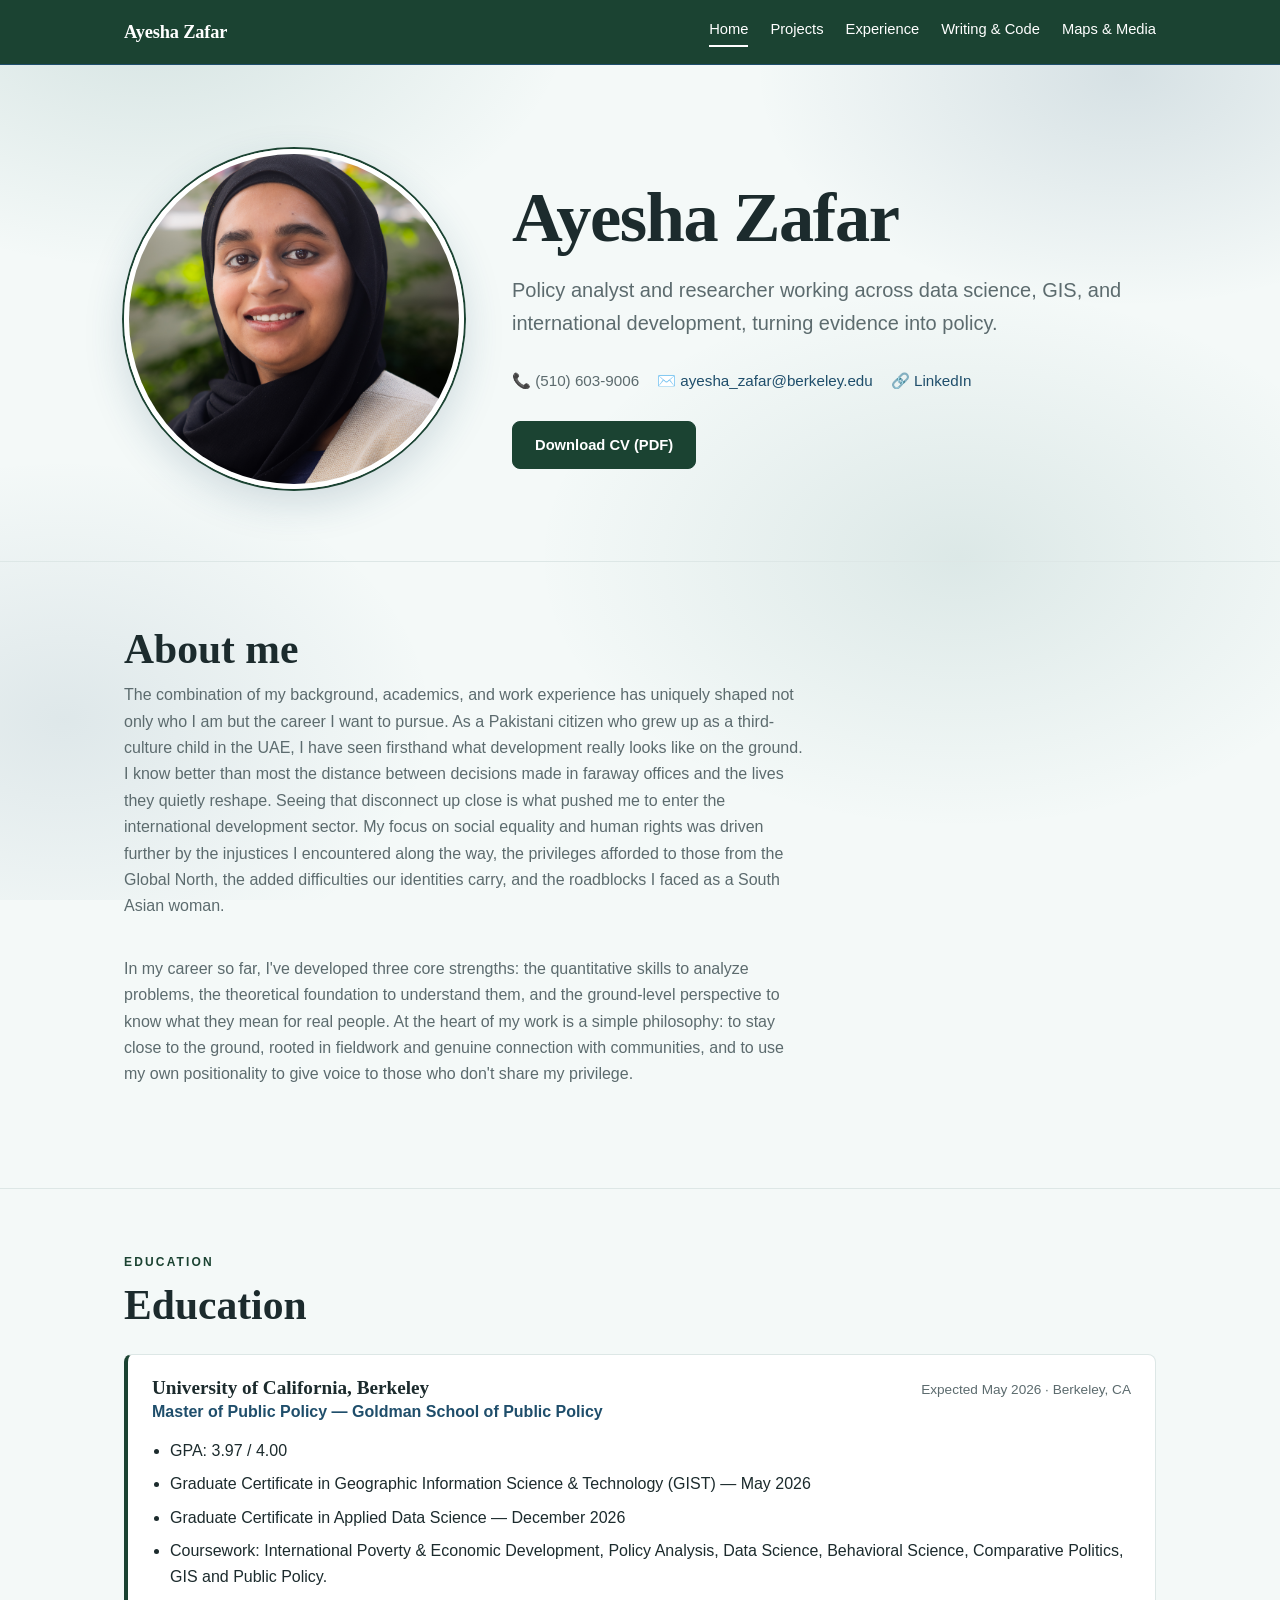
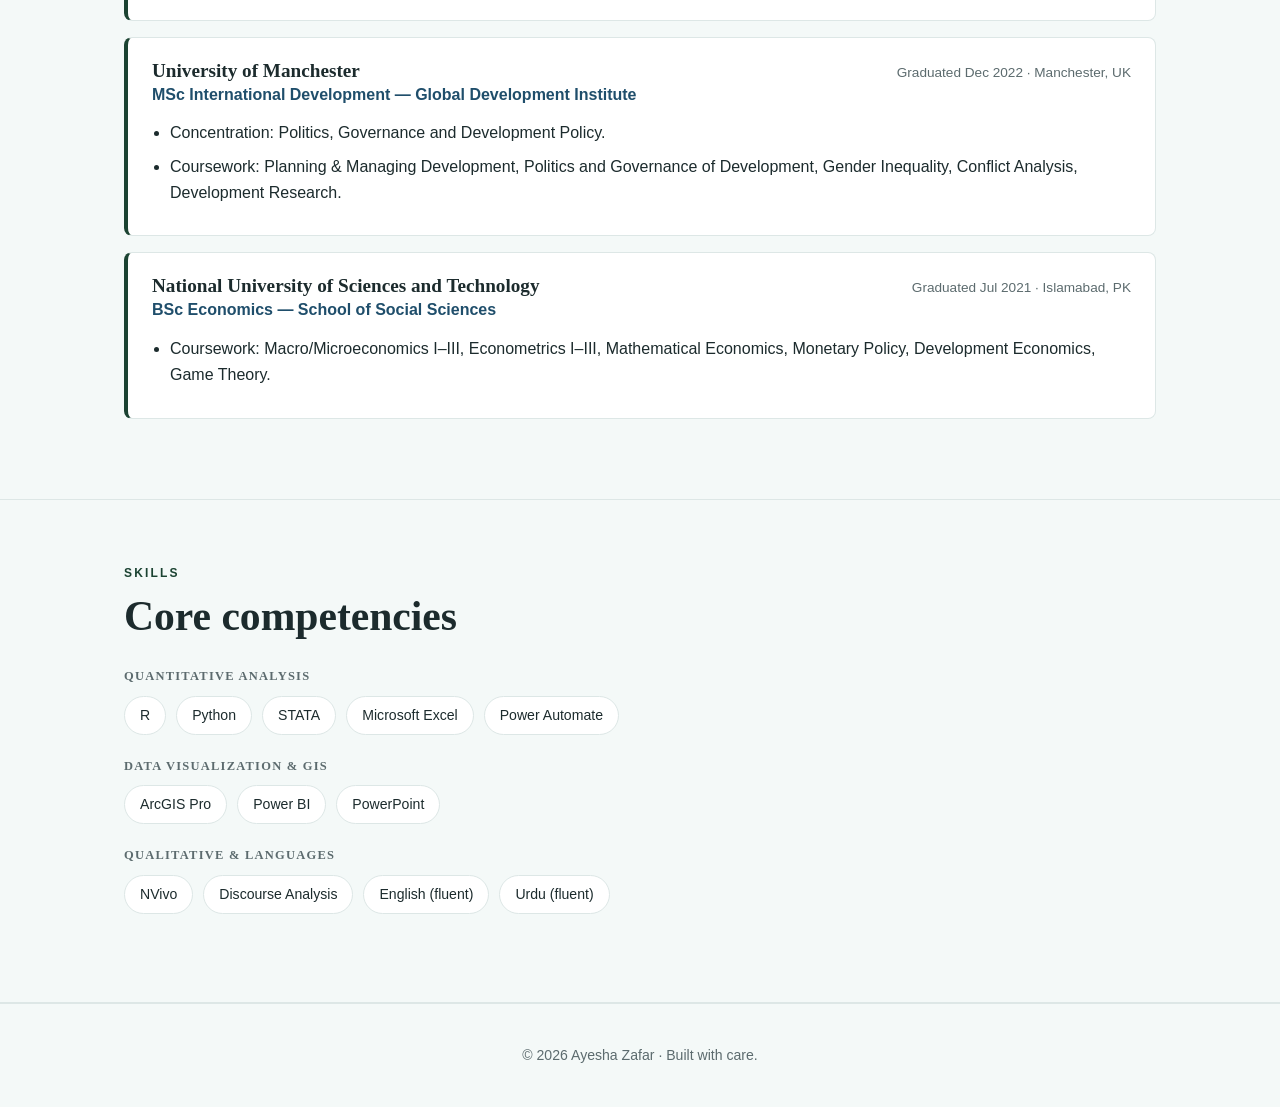
==== index.html @ c3a82f21 "Update index.html" ====
<!DOCTYPE html>
<html lang="en">
<head>
<meta charset="UTF-8">
<meta name="viewport" content="width=device-width, initial-scale=1.0">
<title>Ayesha Zafar — Public Policy</title>
<meta name="description" content="Ayesha Zafar — Master of Public Policy candidate at UC Berkeley. Data, GIS, and international development.">
<link rel="stylesheet" href="css/style.css">
</head>
<body>

<!-- ============ NAV (copy this same block into every page) ============ -->
<header class="site">
  <div class="wrap nav">
    <a href="index.html" class="brand">Ayesha Zafar</a>
    <button class="menu-btn" onclick="document.getElementById('navlinks').classList.toggle('open')">☰</button>
    <nav class="nav-links" id="navlinks">
      <a href="index.html" class="active">Home</a>
      <a href="projects.html">Projects</a>
      <a href="experience.html">Experience</a>
      <a href="writing.html">Writing &amp; Code</a>
      <a href="maps.html">Maps &amp; Media</a>
    </nav>
  </div>
</header>

<!-- ============ HERO ============ -->
<section class="hero">
   <div class="wrap hero-grid">
    <div class="hero-text">
    <h1>Ayesha Zafar</h1>
    <p class="tagline">Policy analyst and researcher working across data science, GIS, and international development, turning evidence into policy.</p>
    <div class="contact">
      <span>📞 (510) 603-9006</span>
      <span>✉️ <a href="mailto:ayesha_zafar@berkeley.edu">ayesha_zafar@berkeley.edu</a></span>
      <span>🔗 <a href="https://www.linkedin.com/in/ayesha-zafar-68117811a/" target="_blank">LinkedIn</a></span>
    </div>
      <div class="btn-row">
      <a class="btn" href="assets/docs/Ayesha_Zafar_Resume.pdf" target="_blank">Download CV (PDF)</a>
    </div>
    </div>
    <div class="hero-photo">
      <img src="assets/headshot.jpg" alt="Ayesha Zafar">
    </div>
  </div>
</section>

<!-- ============ ABOUT ============ -->
<section class="section reveal">
  <div class="wrap">
    <h2>About me</h2>
    <p class="lead">The combination of my background, academics, and work experience has uniquely shaped not only who I am but the career I want to pursue. As a Pakistani citizen who grew up as a third-culture child in the UAE, I have seen firsthand what development really looks like on the ground. I know better than most the distance between decisions made in faraway offices and the lives they quietly reshape. Seeing that disconnect up close is what pushed me to enter the international development sector. My focus on social equality and human rights was driven further by the injustices I encountered along the way, the privileges afforded to those from the Global North, the added difficulties our identities carry, and the roadblocks I faced as a South Asian woman.</p>
    <p class="lead">In my career so far, I've developed three core strengths: the quantitative skills to analyze problems, the theoretical foundation to understand them, and the ground-level perspective to know what they mean for real people. At the heart of my work is a simple philosophy: to stay close to the ground, rooted in fieldwork and genuine connection with communities, and to use my own positionality to give voice to those who don't share my privilege.</p>
  </div>
</section>

<!-- ============ EDUCATION ============ -->
<section class="section reveal">
  <div class="wrap">
    <p class="eyebrow">Education</p>
    <h2>Education</h2>
    <div style="margin-top:24px">

      <div class="entry">
        <div class="top">
          <div><h3>University of California, Berkeley</h3>
          <div class="org">Master of Public Policy — Goldman School of Public Policy</div></div>
          <div class="when">Expected May 2026 · Berkeley, CA</div>
        </div>
        <ul>
          <li>GPA: 3.97 / 4.00</li>
          <li>Graduate Certificate in Geographic Information Science &amp; Technology (GIST) — May 2026</li>
          <li>Graduate Certificate in Applied Data Science — December 2026</li>
          <li>Coursework: International Poverty &amp; Economic Development, Policy Analysis, Data Science, Behavioral Science, Comparative Politics, GIS and Public Policy.</li>
        </ul>
      </div>

      <div class="entry">
        <div class="top">
          <div><h3>University of Manchester</h3>
          <div class="org">MSc International Development — Global Development Institute</div></div>
          <div class="when">Graduated Dec 2022 · Manchester, UK</div>
        </div>
        <ul>
          <li>Concentration: Politics, Governance and Development Policy.</li>
          <li>Coursework: Planning &amp; Managing Development, Politics and Governance of Development, Gender Inequality, Conflict Analysis, Development Research.</li>
        </ul>
      </div>

      <div class="entry">
        <div class="top">
          <div><h3>National University of Sciences and Technology</h3>
          <div class="org">BSc Economics — School of Social Sciences</div></div>
          <div class="when">Graduated Jul 2021 · Islamabad, PK</div>
        </div>
        <ul>
          <li>Coursework: Macro/Microeconomics I–III, Econometrics I–III, Mathematical Economics, Monetary Policy, Development Economics, Game Theory.</li>
        </ul>
      </div>

    </div>
  </div>
</section>

<!-- ============ SKILLS ============ -->
<section class="section reveal">
  <div class="wrap">
    <p class="eyebrow">Skills</p>
    <h2>Core competencies</h2>
    <div style="margin-top:28px">
      <div class="skill-group">
        <h4>Quantitative Analysis</h4>
        <div class="pills">
          <span class="pill">R</span><span class="pill">Python</span><span class="pill">STATA</span>
          <span class="pill">Microsoft Excel</span><span class="pill">Power Automate</span>
        </div>
      </div>
      <div class="skill-group">
        <h4>Data Visualization &amp; GIS</h4>
        <div class="pills">
          <span class="pill">ArcGIS Pro</span><span class="pill">Power BI</span><span class="pill">PowerPoint</span>
        </div>
      </div>
      <div class="skill-group">
        <h4>Qualitative &amp; Languages</h4>
        <div class="pills">
          <span class="pill">NVivo</span><span class="pill">Discourse Analysis</span>
          <span class="pill">English (fluent)</span><span class="pill">Urdu (fluent)</span>
        </div>
      </div>
    </div>
  </div>
</section>

<footer class="site">
  <div class="wrap">© <span id="yr"></span> Ayesha Zafar · Built with care.</div>
</footer>

<script src="css/main.js"></script>
</body>
</html>
---- css/style.css ----
/* =========================================================
   Ayesha Zafar — Portfolio
   Edit colors here once and they update everywhere.
   ========================================================= */
:root {
  --ink:        #1c2b2d;   /* main text (deep slate-teal) */
  --paper:      #ffffff;   /* page background */
  --accent:     #1b4332;   /* dark forest green */
  --accent-2:   #1f4e6b;   /* deep blue */
  --muted:      #5c6b6e;   /* secondary text */
  --line:       #dde7e6;   /* hairlines / borders */
  --card:       #ffffff;   /* card background */
  --max:        1080px;
}

@import url('https://fonts.googleapis.com/css2?family=Fraunces:opsz,wght@9..144,400;9..144,500;9..144,600;9..144,700&family=Public+Sans:wght@300;400;500;600&display=swap');

* { box-sizing: border-box; margin: 0; padding: 0; }

html { scroll-behavior: smooth; }

body {
  font-family: 'Public Sans', sans-serif;
  background-color: #f4f9f8;
  background-image:
    radial-gradient(ellipse 55% 50% at 12% 0%, rgba(47,111,107,0.16), transparent 60%),
    radial-gradient(ellipse 50% 45% at 88% 8%, rgba(31,78,107,0.14), transparent 58%),
    radial-gradient(ellipse 55% 50% at 75% 62%, rgba(47,111,107,0.12), transparent 60%),
    radial-gradient(ellipse 50% 50% at 5% 80%, rgba(31,78,107,0.10), transparent 58%);
  background-attachment: fixed;
  color: var(--ink);
  line-height: 1.65;
  font-weight: 400;
  -webkit-font-smoothing: antialiased;
}

h1, h2, h3, h4 { font-family: 'Fraunces', serif; line-height: 1.15; font-weight: 600; }

a { color: var(--accent-2); text-decoration: none; }
a:hover { text-decoration: underline; }

.wrap { max-width: var(--max); margin: 0 auto; padding: 0 24px; }

/* ---------- Top navigation ---------- */
header.site {
  position: sticky; top: 0; z-index: 50;
  background: var(--accent);
  border-bottom: 1px solid var(--accent-2);
}
.nav {
  display: flex; align-items: center; justify-content: space-between;
  height: 64px;
}
.brand { font-family: 'Fraunces', serif; font-weight: 700; font-size: 1.15rem; letter-spacing: -0.01em; color: #fff; }
.brand:hover { text-decoration: none; }
.nav-links { display: flex; gap: 22px; flex-wrap: wrap; }
.nav-links a {
  color: #fff; font-size: 0.92rem; font-weight: 500;
  padding-bottom: 4px; border-bottom: 2px solid transparent;
}
.nav-links a:hover { border-bottom-color: #fff; text-decoration: none; }
.nav-links a.active { border-bottom-color: #fff; color: #fff; }

/* hamburger for mobile */
.menu-btn { display: none; background: none; border: none; font-size: 1.5rem; cursor: pointer; color: var(--accent); }

/* ---------- Hero ---------- */
.hero { padding: 84px 0 64px; border-bottom: 1px solid var(--line); }
.hero-grid { display: grid; grid-template-columns: auto 1fr; gap: 48px; align-items: center; }
.hero-photo { order: -1; }
.hero-photo img { width: 340px; height: 340px; object-fit: cover; object-position: center 25%; border-radius: 50%; border: 5px solid var(--card); box-shadow: 0 0 0 2px var(--accent), 0 14px 40px rgba(31,78,107,0.18); }
.hero h1 { font-size: clamp(2.6rem, 6vw, 4.4rem); letter-spacing: -0.02em; }
.hero .tagline { font-size: 1.25rem; color: var(--muted); margin-top: 16px; max-width: 640px; }
.hero .contact { margin-top: 28px; display: flex; gap: 18px; flex-wrap: wrap; font-size: 0.95rem; }
.hero .contact span { color: var(--muted); }

/* ---------- Section headings ---------- */
.section { padding: 64px 0; border-bottom: 1px solid var(--line); }
.section:last-child { border-bottom: none; }
.eyebrow {
  text-transform: uppercase; letter-spacing: 0.18em; font-size: 0.75rem;
  color: var(--accent); font-weight: 600; margin-bottom: 10px;
}
.section h2 { font-size: clamp(1.8rem, 4vw, 2.6rem); margin-bottom: 8px; }
.section .lead { color: var(--muted); max-width: 680px; margin-bottom: 36px; }

/* ---------- Cards ---------- */
.card {
  background: var(--card); border: 1px solid var(--line);
  border-top: 3px solid var(--accent);
  border-radius: 10px; padding: 26px;
  box-shadow: 0 2px 10px rgba(31,78,107,0.05);
  transition: transform 0.18s ease, box-shadow 0.18s ease;
}
.card:hover { transform: translateY(-3px); box-shadow: 0 12px 30px rgba(31,78,107,0.12); }
.grid { display: grid; gap: 22px; }
.grid.two { grid-template-columns: repeat(2, 1fr); }
.grid.three { grid-template-columns: repeat(3, 1fr); }

.card h3 { font-size: 1.25rem; margin-bottom: 4px; }
.card .meta { font-size: 0.82rem; color: var(--accent-2); font-weight: 600; margin-bottom: 12px; text-transform: uppercase; letter-spacing: 0.05em; }
.card ul { margin: 12px 0 0 18px; }
.card li { margin-bottom: 8px; color: var(--ink); }
.card .date { float: right; font-size: 0.8rem; color: var(--muted); font-weight: 500; }

/* ---------- Timeline (experience / education) ---------- */
.entry { padding: 22px 24px; border: 1px solid var(--line); border-left: 4px solid var(--accent); border-radius: 8px; background: var(--card); margin-bottom: 16px; }
.entry .top { display: flex; justify-content: space-between; align-items: baseline; flex-wrap: wrap; gap: 6px; }
.entry h3 { font-size: 1.2rem; }
.entry .org { color: var(--accent-2); font-weight: 600; }
.entry .when { font-size: 0.85rem; color: var(--muted); white-space: nowrap; }
.entry ul { margin: 12px 0 0 18px; }
.entry li { margin-bottom: 7px; }

/* ---------- Skill pills ---------- */
.pills { display: flex; flex-wrap: wrap; gap: 10px; }
.pill {
  background: var(--card); border: 1px solid var(--line);
  padding: 7px 15px; border-radius: 999px; font-size: 0.88rem; font-weight: 500;
}
.skill-group { margin-bottom: 24px; }
.skill-group h4 { font-family: 'Public Sans'; text-transform: uppercase; letter-spacing: 0.1em; font-size: 0.78rem; color: var(--muted); margin-bottom: 12px; font-weight: 600; }

/* ---------- Buttons ---------- */
.btn {
  display: inline-block; background: var(--accent); color: #fff;
  padding: 11px 22px; border-radius: 8px; font-weight: 600; font-size: 0.92rem;
  border: 1px solid var(--accent); transition: background 0.15s ease;
}
.btn:hover { background: var(--accent-2); border-color: var(--accent-2); text-decoration: none; }
.btn.ghost { background: transparent; color: var(--accent); }
.btn.ghost:hover { background: var(--accent); color: #fff; }
.btn-row { display: flex; gap: 14px; flex-wrap: wrap; margin-top: 28px; }

/* ---------- Embeds (video / story maps) ---------- */
.embed {
  position: relative; width: 100%; padding-bottom: 56.25%; /* 16:9 */
  border-radius: 10px; overflow: hidden; border: 1px solid var(--line); margin-bottom: 10px;
}
.embed iframe, .embed video { position: absolute; inset: 0; width: 100%; height: 100%; border: 0; }
.embed-caption { font-size: 0.9rem; color: var(--muted); margin-bottom: 30px; }

/* ---------- Writing / code sample lists ---------- */
.doc-list { list-style: none; }
.doc-list li {
  display: flex; justify-content: space-between; align-items: center;
  padding: 16px 0; border-bottom: 1px solid var(--line); gap: 16px;
}
.doc-list .doc-title { font-weight: 500; }
.doc-list .doc-desc { font-size: 0.88rem; color: var(--muted); }

/* ---------- Footer ---------- */
footer.site { padding: 40px 0; text-align: center; color: var(--muted); font-size: 0.88rem; border-top: 1px solid var(--line); }

/* ---------- Reveal on scroll ---------- */
.reveal { opacity: 0; transform: translateY(18px); transition: opacity 0.6s ease, transform 0.6s ease; }
.reveal.in { opacity: 1; transform: none; }

/* ---------- Responsive ---------- */
@media (max-width: 760px) {
  .grid.two, .grid.three { grid-template-columns: 1fr; }
  .hero-grid { grid-template-columns: 1fr; gap: 28px; text-align: center; }
  .hero-photo { order: -1; }
  .hero-photo img { width: 160px; height: 160px; }
  .hero .contact, .hero .btn-row { justify-content: center; }
  .menu-btn { display: block; }
  .nav-links {
    display: none; position: absolute; top: 64px; left: 0; right: 0;
    flex-direction: column; background: var(--paper);
    border-bottom: 1px solid var(--line); padding: 16px 24px; gap: 14px;
  }
  .nav-links.open { display: flex; }
  .entry .when { white-space: normal; }
}
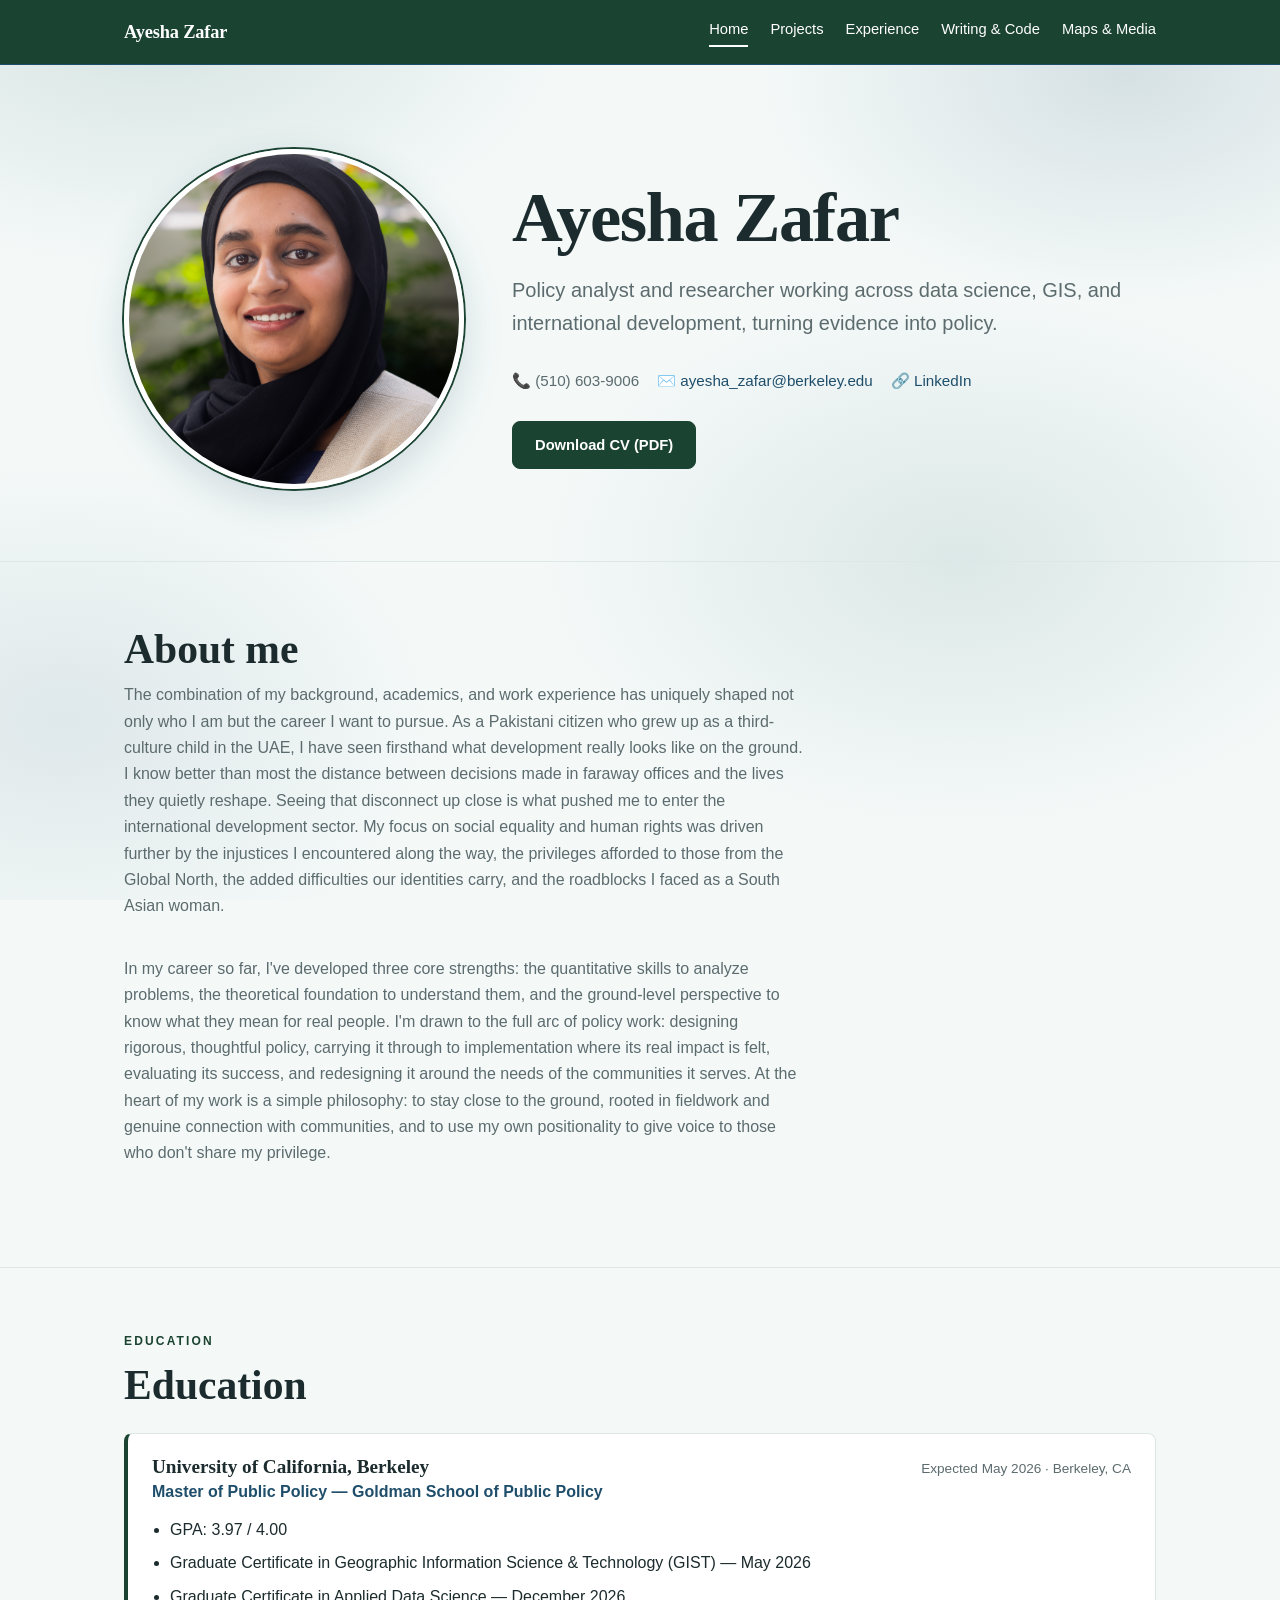
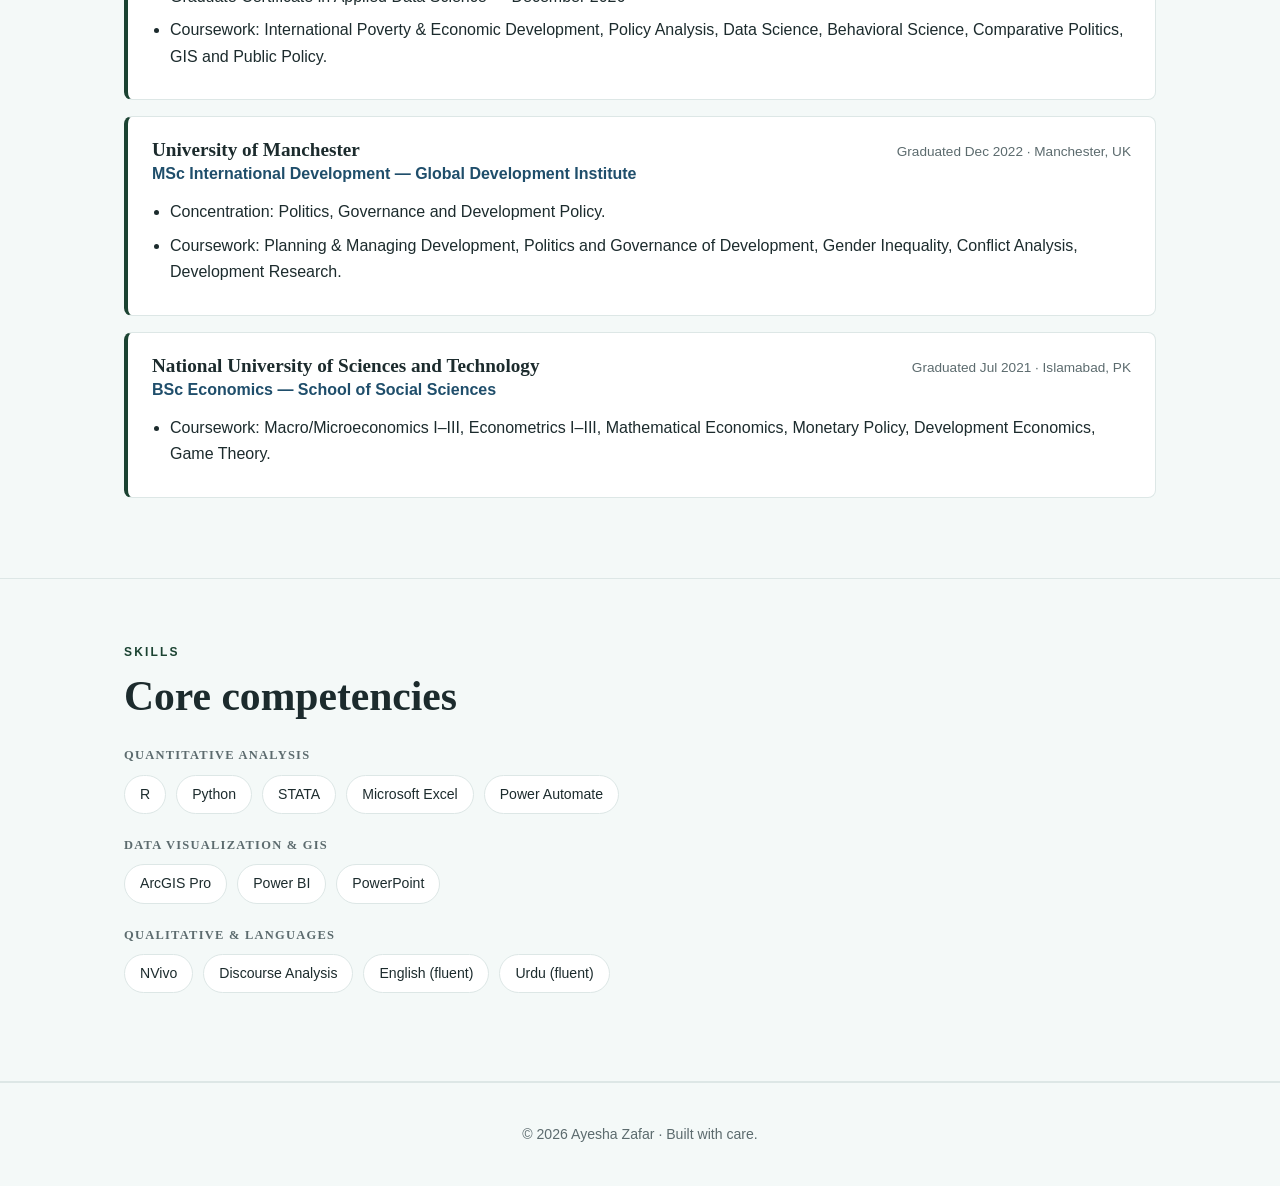
==== commit ba41d572: "Update index.html" ====
--- a/index.html
+++ b/index.html
@@ -50,7 +50,7 @@
   <div class="wrap">
     <h2>About me</h2>
     <p class="lead">The combination of my background, academics, and work experience has uniquely shaped not only who I am but the career I want to pursue. As a Pakistani citizen who grew up as a third-culture child in the UAE, I have seen firsthand what development really looks like on the ground. I know better than most the distance between decisions made in faraway offices and the lives they quietly reshape. Seeing that disconnect up close is what pushed me to enter the international development sector. My focus on social equality and human rights was driven further by the injustices I encountered along the way, the privileges afforded to those from the Global North, the added difficulties our identities carry, and the roadblocks I faced as a South Asian woman.</p>
-    <p class="lead">In my career so far, I've developed three core strengths: the quantitative skills to analyze problems, the theoretical foundation to understand them, and the ground-level perspective to know what they mean for real people. At the heart of my work is a simple philosophy: to stay close to the ground, rooted in fieldwork and genuine connection with communities, and to use my own positionality to give voice to those who don't share my privilege.</p>
+    <p class="lead">In my career so far, I've developed three core strengths: the quantitative skills to analyze problems, the theoretical foundation to understand them, and the ground-level perspective to know what they mean for real people. I'm drawn to the full arc of policy work: designing rigorous, thoughtful policy, carrying it through to implementation where its real impact is felt, evaluating its success, and redesigning it around the needs of the communities it serves. At the heart of my work is a simple philosophy: to stay close to the ground, rooted in fieldwork and genuine connection with communities, and to use my own positionality to give voice to those who don't share my privilege.</p>
   </div>
 </section>
 
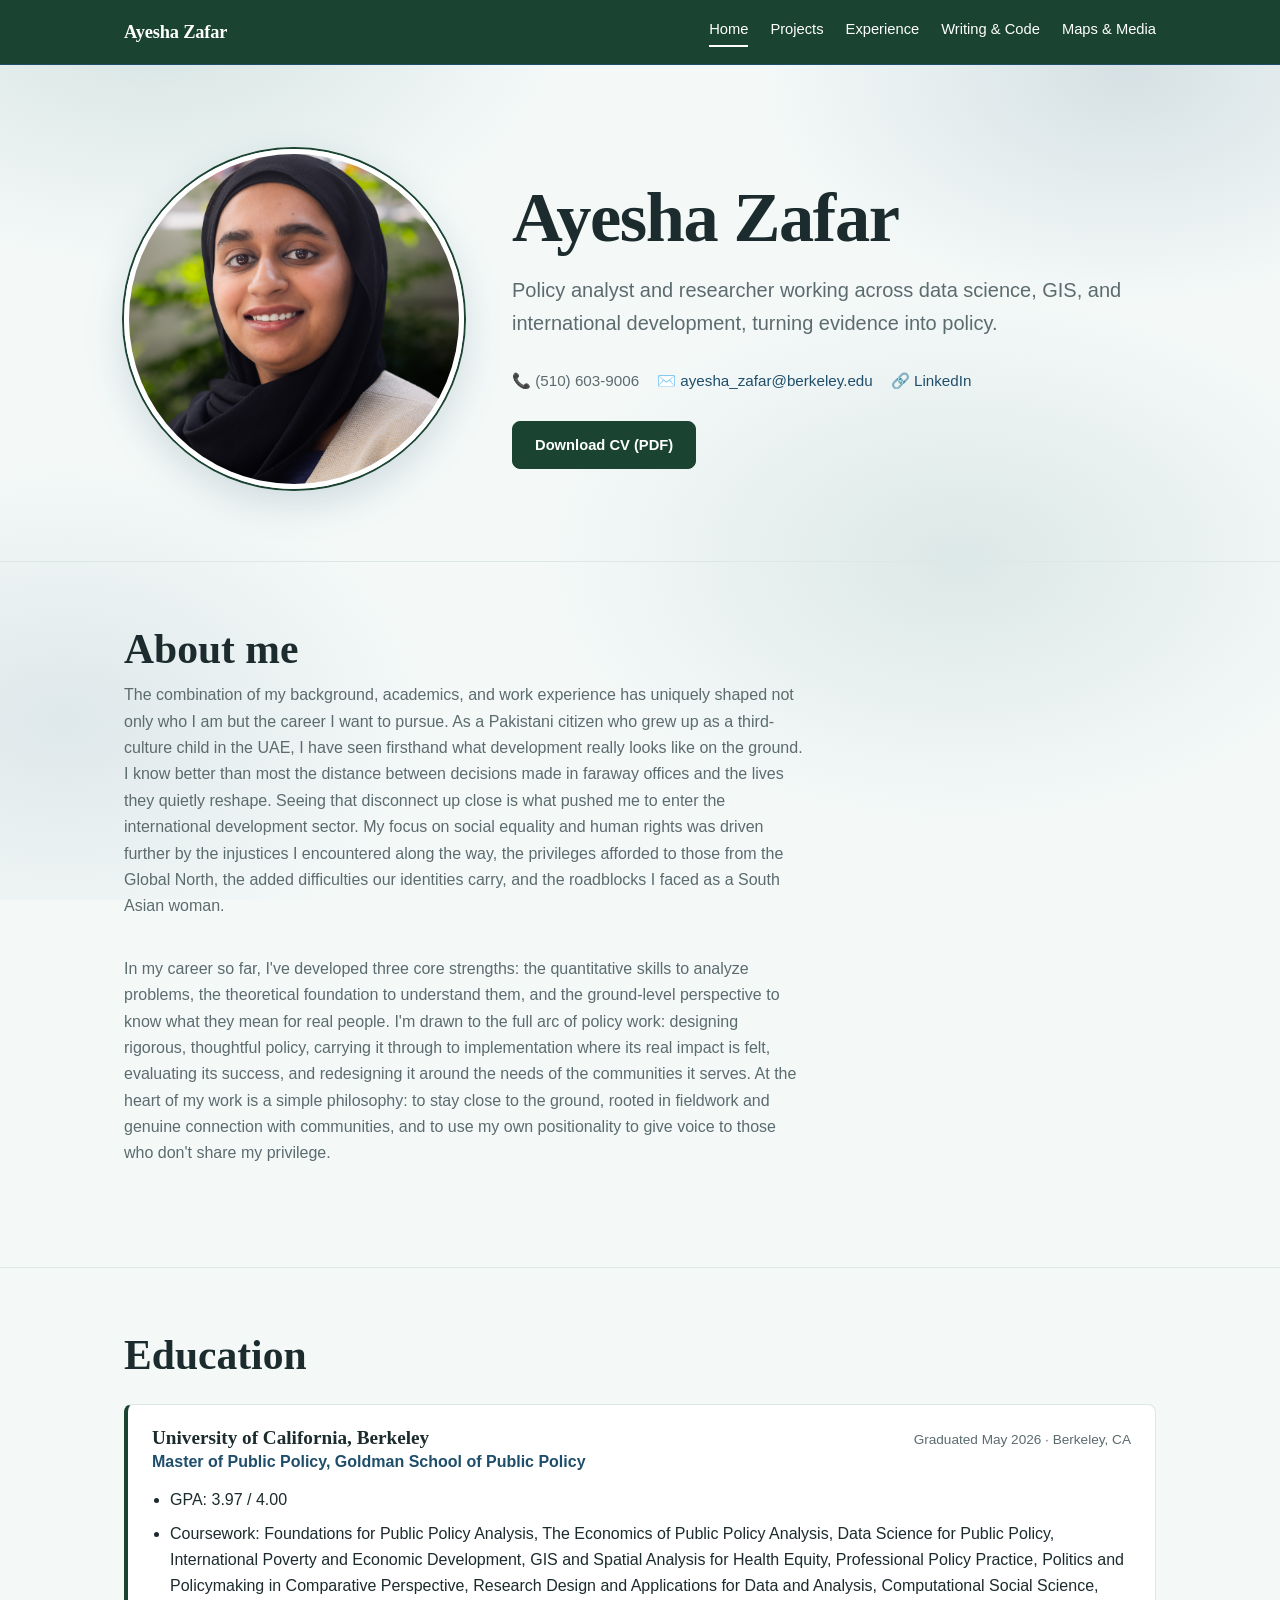
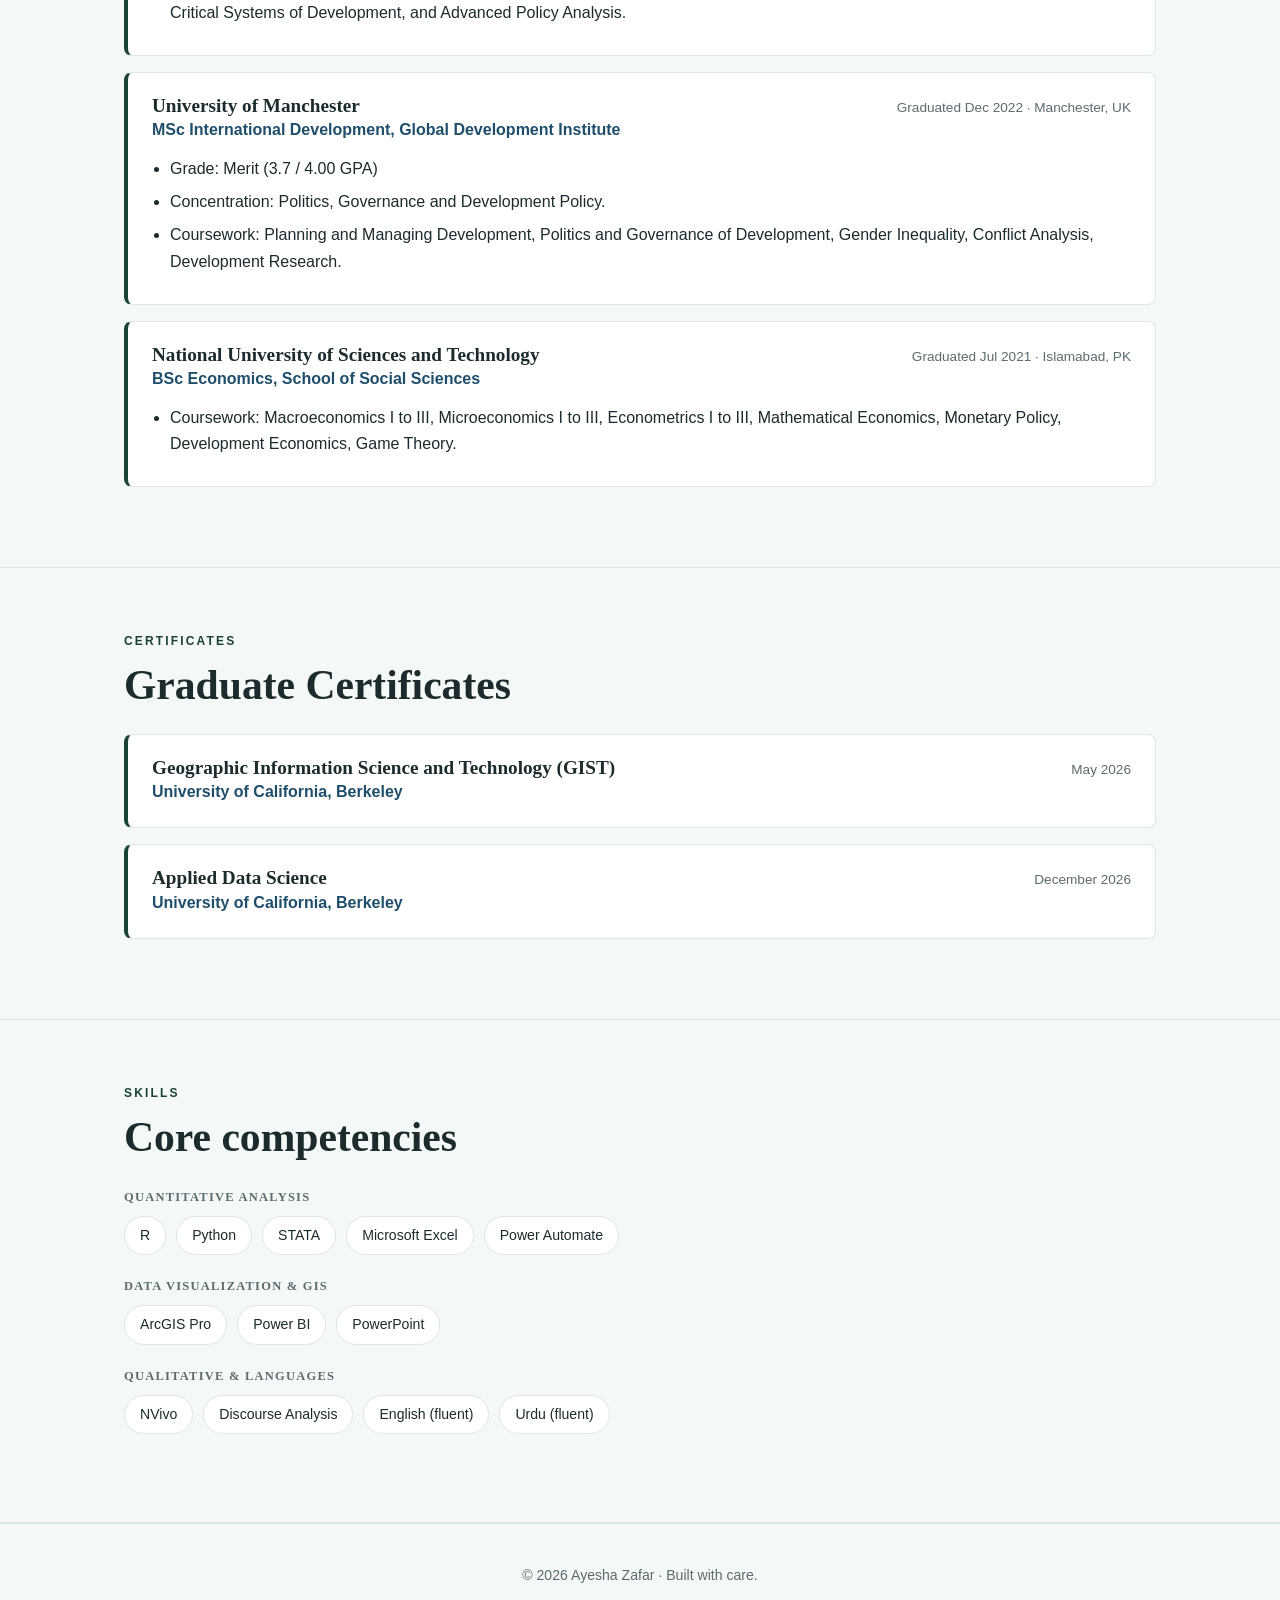
==== commit 7faa34bb: "Update index.html" ====
--- a/index.html
+++ b/index.html
@@ -57,47 +57,69 @@
 <!-- ============ EDUCATION ============ -->
 <section class="section reveal">
   <div class="wrap">
-    <p class="eyebrow">Education</p>
     <h2>Education</h2>
     <div style="margin-top:24px">
 
       <div class="entry">
         <div class="top">
           <div><h3>University of California, Berkeley</h3>
-          <div class="org">Master of Public Policy — Goldman School of Public Policy</div></div>
-          <div class="when">Expected May 2026 · Berkeley, CA</div>
+          <div class="org">Master of Public Policy, Goldman School of Public Policy</div></div>
+          <div class="when">Graduated May 2026 · Berkeley, CA</div>
         </div>
         <ul>
           <li>GPA: 3.97 / 4.00</li>
-          <li>Graduate Certificate in Geographic Information Science &amp; Technology (GIST) — May 2026</li>
-          <li>Graduate Certificate in Applied Data Science — December 2026</li>
-          <li>Coursework: International Poverty &amp; Economic Development, Policy Analysis, Data Science, Behavioral Science, Comparative Politics, GIS and Public Policy.</li>
+          <li>Coursework: Foundations for Public Policy Analysis, The Economics of Public Policy Analysis, Data Science for Public Policy, International Poverty and Economic Development, GIS and Spatial Analysis for Health Equity, Professional Policy Practice, Politics and Policymaking in Comparative Perspective, Research Design and Applications for Data and Analysis, Computational Social Science, Critical Systems of Development, and Advanced Policy Analysis.</li>
         </ul>
       </div>
 
-      <div class="entry">
+<div class="entry">
         <div class="top">
           <div><h3>University of Manchester</h3>
-          <div class="org">MSc International Development — Global Development Institute</div></div>
+          <div class="org">MSc International Development, Global Development Institute</div></div>
           <div class="when">Graduated Dec 2022 · Manchester, UK</div>
         </div>
         <ul>
+          <li>Grade: Merit (3.7 / 4.00 GPA)</li>
           <li>Concentration: Politics, Governance and Development Policy.</li>
-          <li>Coursework: Planning &amp; Managing Development, Politics and Governance of Development, Gender Inequality, Conflict Analysis, Development Research.</li>
+          <li>Coursework: Planning and Managing Development, Politics and Governance of Development, Gender Inequality, Conflict Analysis, Development Research.</li>
         </ul>
       </div>
 
       <div class="entry">
         <div class="top">
           <div><h3>National University of Sciences and Technology</h3>
-          <div class="org">BSc Economics — School of Social Sciences</div></div>
+          <div class="org">BSc Economics, School of Social Sciences</div></div>
           <div class="when">Graduated Jul 2021 · Islamabad, PK</div>
         </div>
         <ul>
-          <li>Coursework: Macro/Microeconomics I–III, Econometrics I–III, Mathematical Economics, Monetary Policy, Development Economics, Game Theory.</li>
+          <li>Coursework: Macroeconomics I to III, Microeconomics I to III, Econometrics I to III, Mathematical Economics, Monetary Policy, Development Economics, Game Theory.</li>
         </ul>
       </div>
+      
+    </div>
+  </div>
+</section>
 
+<!-- ============ CERTIFICATES ============ -->
+<section class="section reveal">
+  <div class="wrap">
+    <p class="eyebrow">Certificates</p>
+    <h2>Graduate Certificates</h2>
+    <div style="margin-top:24px">
+      <div class="entry">
+        <div class="top">
+          <div><h3>Geographic Information Science and Technology (GIST)</h3>
+          <div class="org">University of California, Berkeley</div></div>
+          <div class="when">May 2026</div>
+        </div>
+      </div>
+      <div class="entry">
+        <div class="top">
+          <div><h3>Applied Data Science</h3>
+          <div class="org">University of California, Berkeley</div></div>
+          <div class="when">December 2026</div>
+        </div>
+      </div>
     </div>
   </div>
 </section>
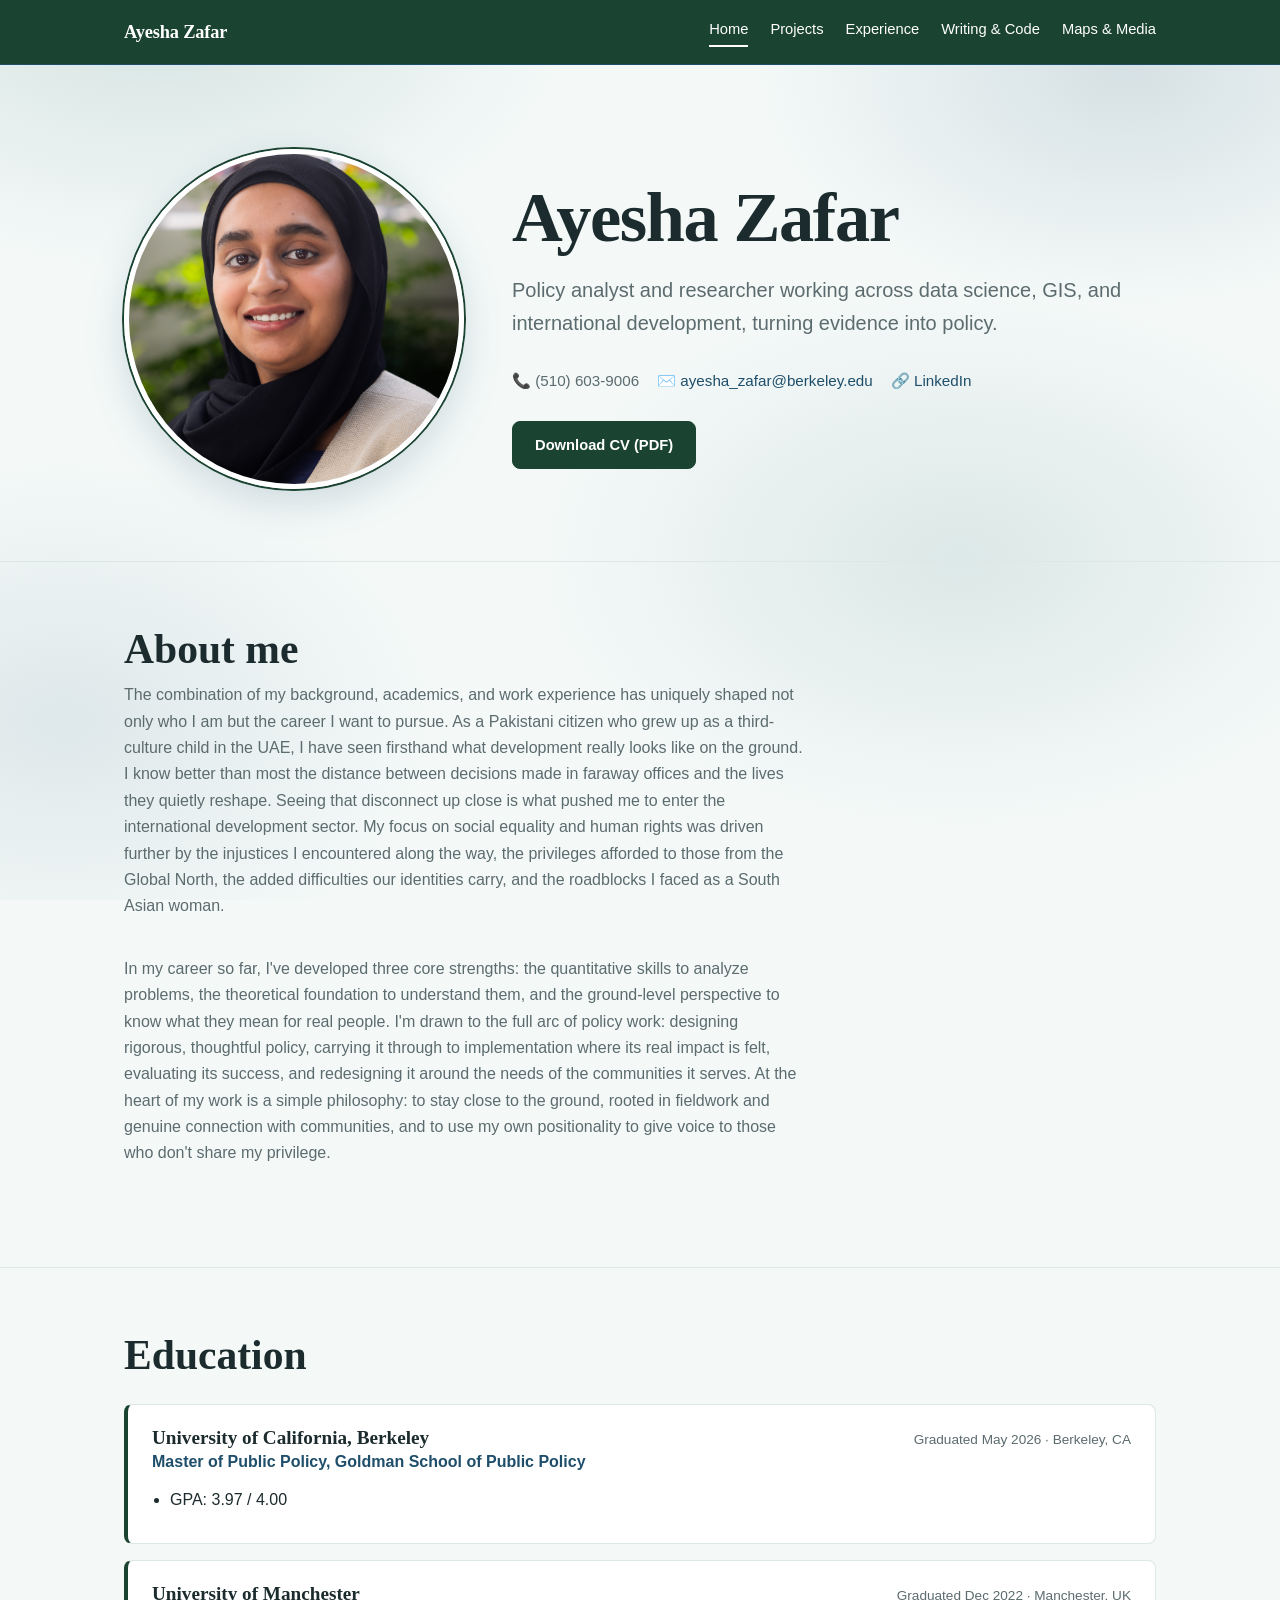
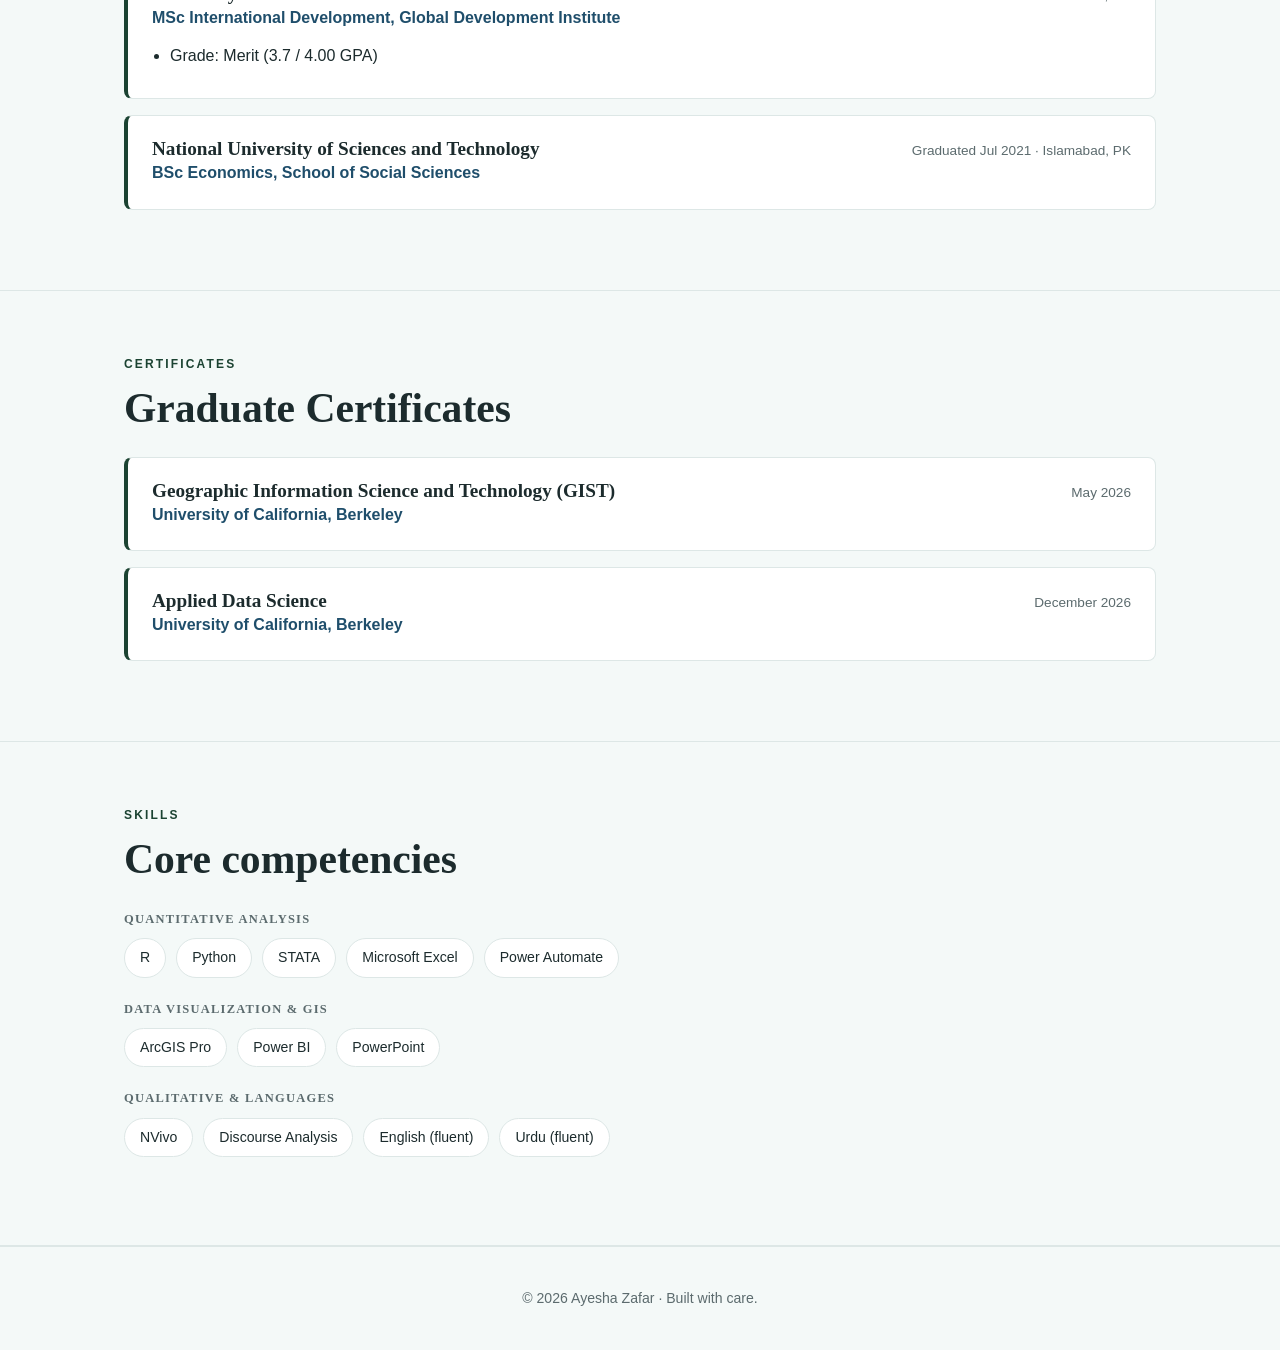
==== commit 560a3754: "Update index.html" ====
--- a/index.html
+++ b/index.html
@@ -60,7 +60,7 @@
     <h2>Education</h2>
     <div style="margin-top:24px">
 
-      <div class="entry">
+<div class="entry">
         <div class="top">
           <div><h3>University of California, Berkeley</h3>
           <div class="org">Master of Public Policy, Goldman School of Public Policy</div></div>
@@ -68,7 +68,6 @@
         </div>
         <ul>
           <li>GPA: 3.97 / 4.00</li>
-          <li>Coursework: Foundations for Public Policy Analysis, The Economics of Public Policy Analysis, Data Science for Public Policy, International Poverty and Economic Development, GIS and Spatial Analysis for Health Equity, Professional Policy Practice, Politics and Policymaking in Comparative Perspective, Research Design and Applications for Data and Analysis, Computational Social Science, Critical Systems of Development, and Advanced Policy Analysis.</li>
         </ul>
       </div>
 
@@ -80,20 +79,15 @@
         </div>
         <ul>
           <li>Grade: Merit (3.7 / 4.00 GPA)</li>
-          <li>Concentration: Politics, Governance and Development Policy.</li>
-          <li>Coursework: Planning and Managing Development, Politics and Governance of Development, Gender Inequality, Conflict Analysis, Development Research.</li>
         </ul>
       </div>
-
-      <div class="entry">
+      
+<div class="entry">
         <div class="top">
           <div><h3>National University of Sciences and Technology</h3>
           <div class="org">BSc Economics, School of Social Sciences</div></div>
           <div class="when">Graduated Jul 2021 · Islamabad, PK</div>
         </div>
-        <ul>
-          <li>Coursework: Macroeconomics I to III, Microeconomics I to III, Econometrics I to III, Mathematical Economics, Monetary Policy, Development Economics, Game Theory.</li>
-        </ul>
       </div>
       
     </div>
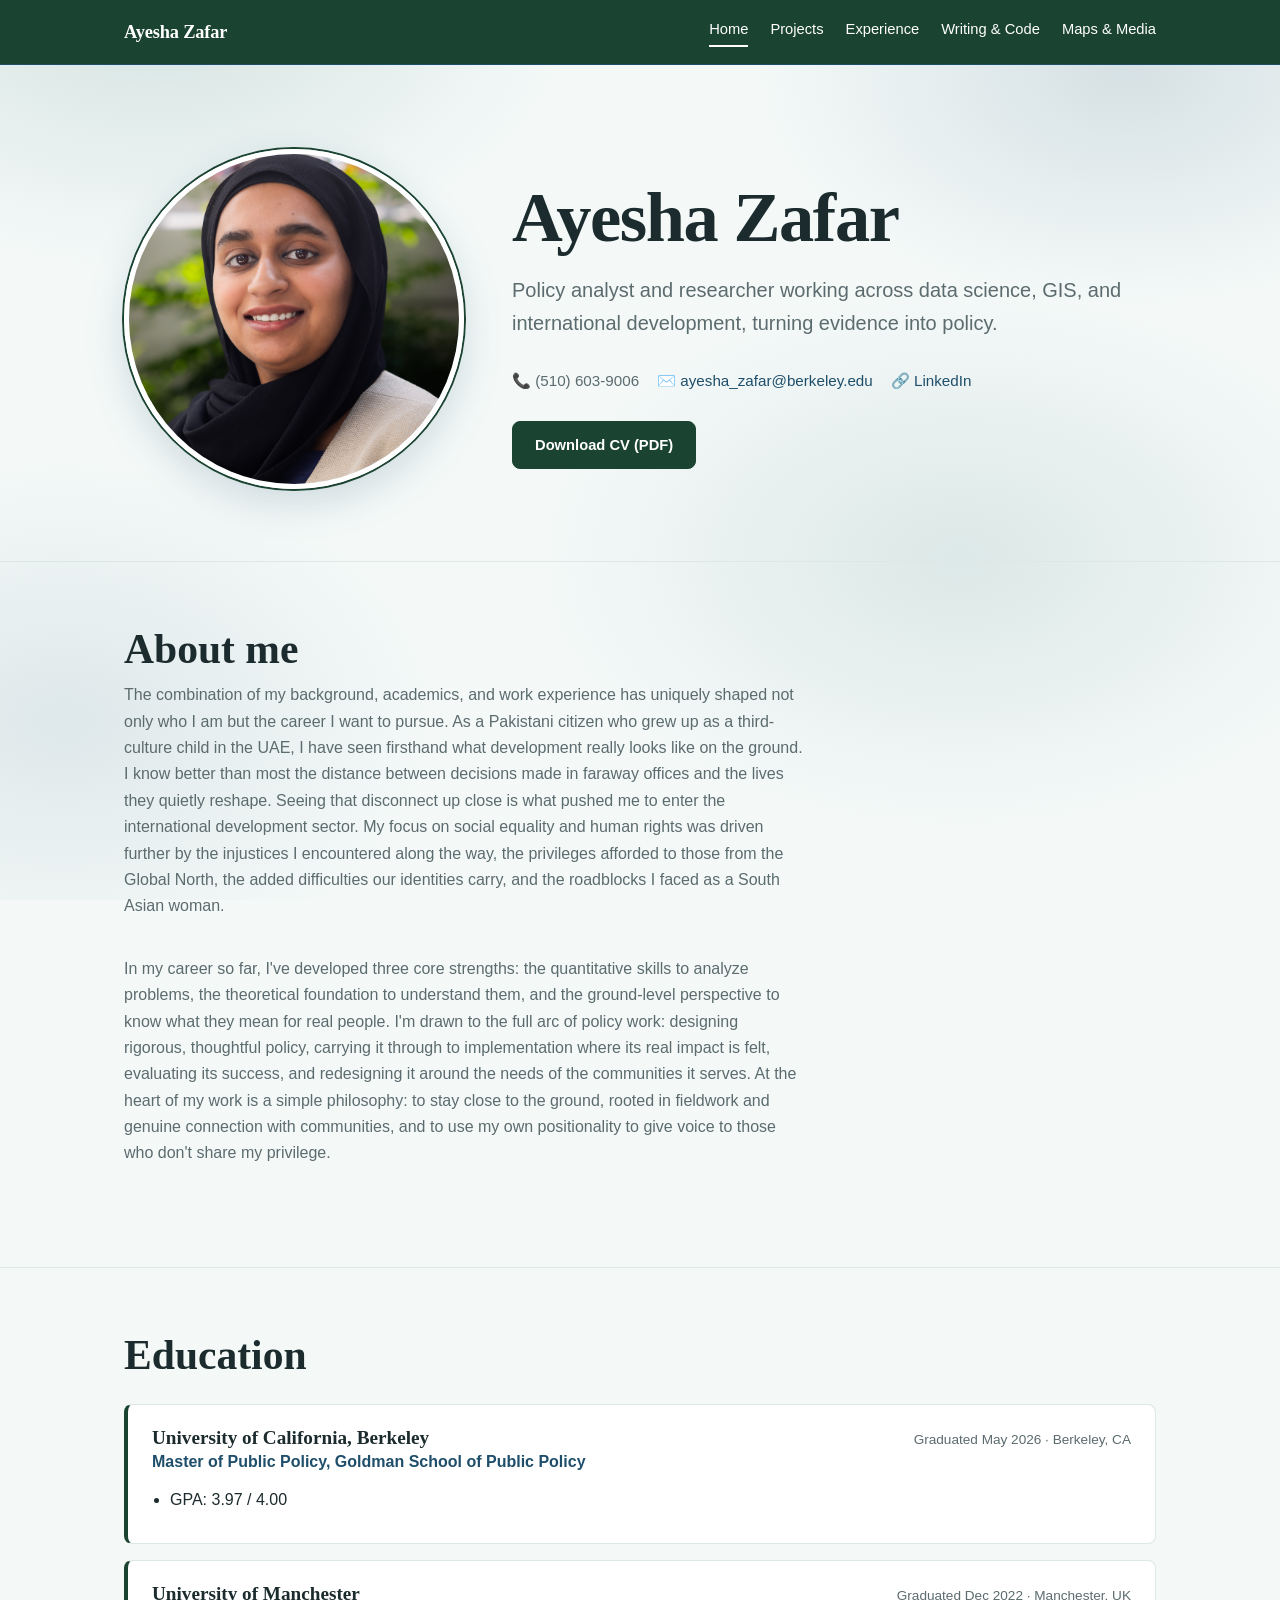
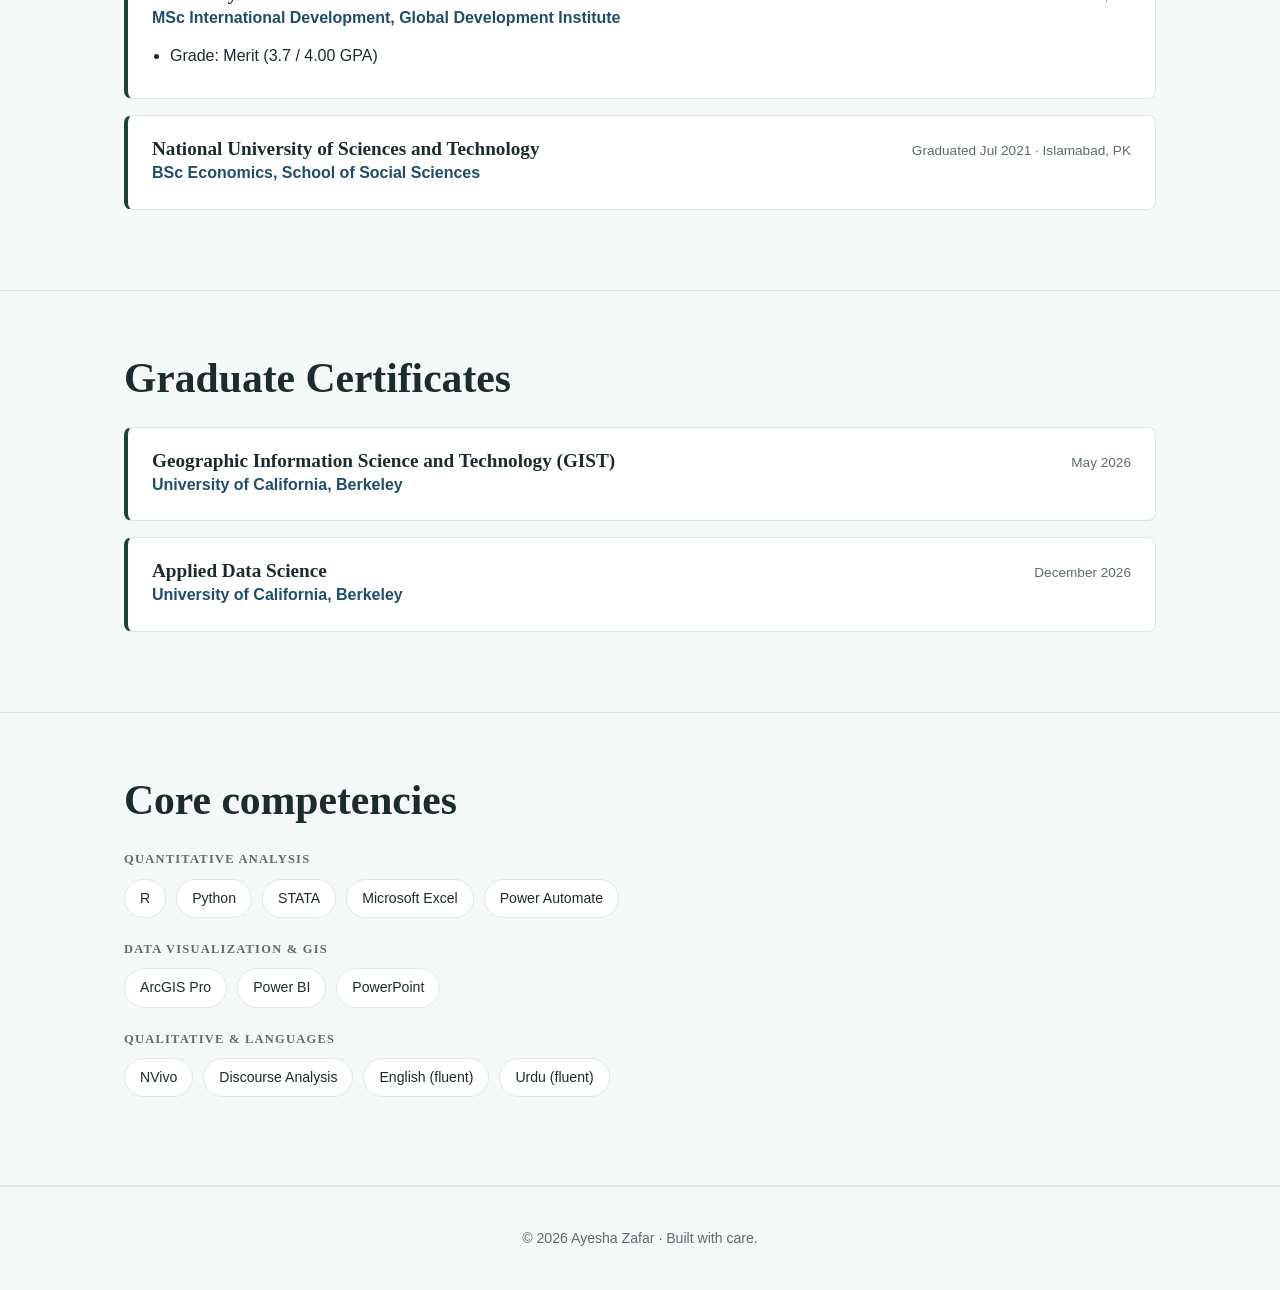
==== commit 49efb82c: "Update index.html" ====
--- a/index.html
+++ b/index.html
@@ -97,7 +97,6 @@
 <!-- ============ CERTIFICATES ============ -->
 <section class="section reveal">
   <div class="wrap">
-    <p class="eyebrow">Certificates</p>
     <h2>Graduate Certificates</h2>
     <div style="margin-top:24px">
       <div class="entry">
@@ -121,7 +120,6 @@
 <!-- ============ SKILLS ============ -->
 <section class="section reveal">
   <div class="wrap">
-    <p class="eyebrow">Skills</p>
     <h2>Core competencies</h2>
     <div style="margin-top:28px">
       <div class="skill-group">
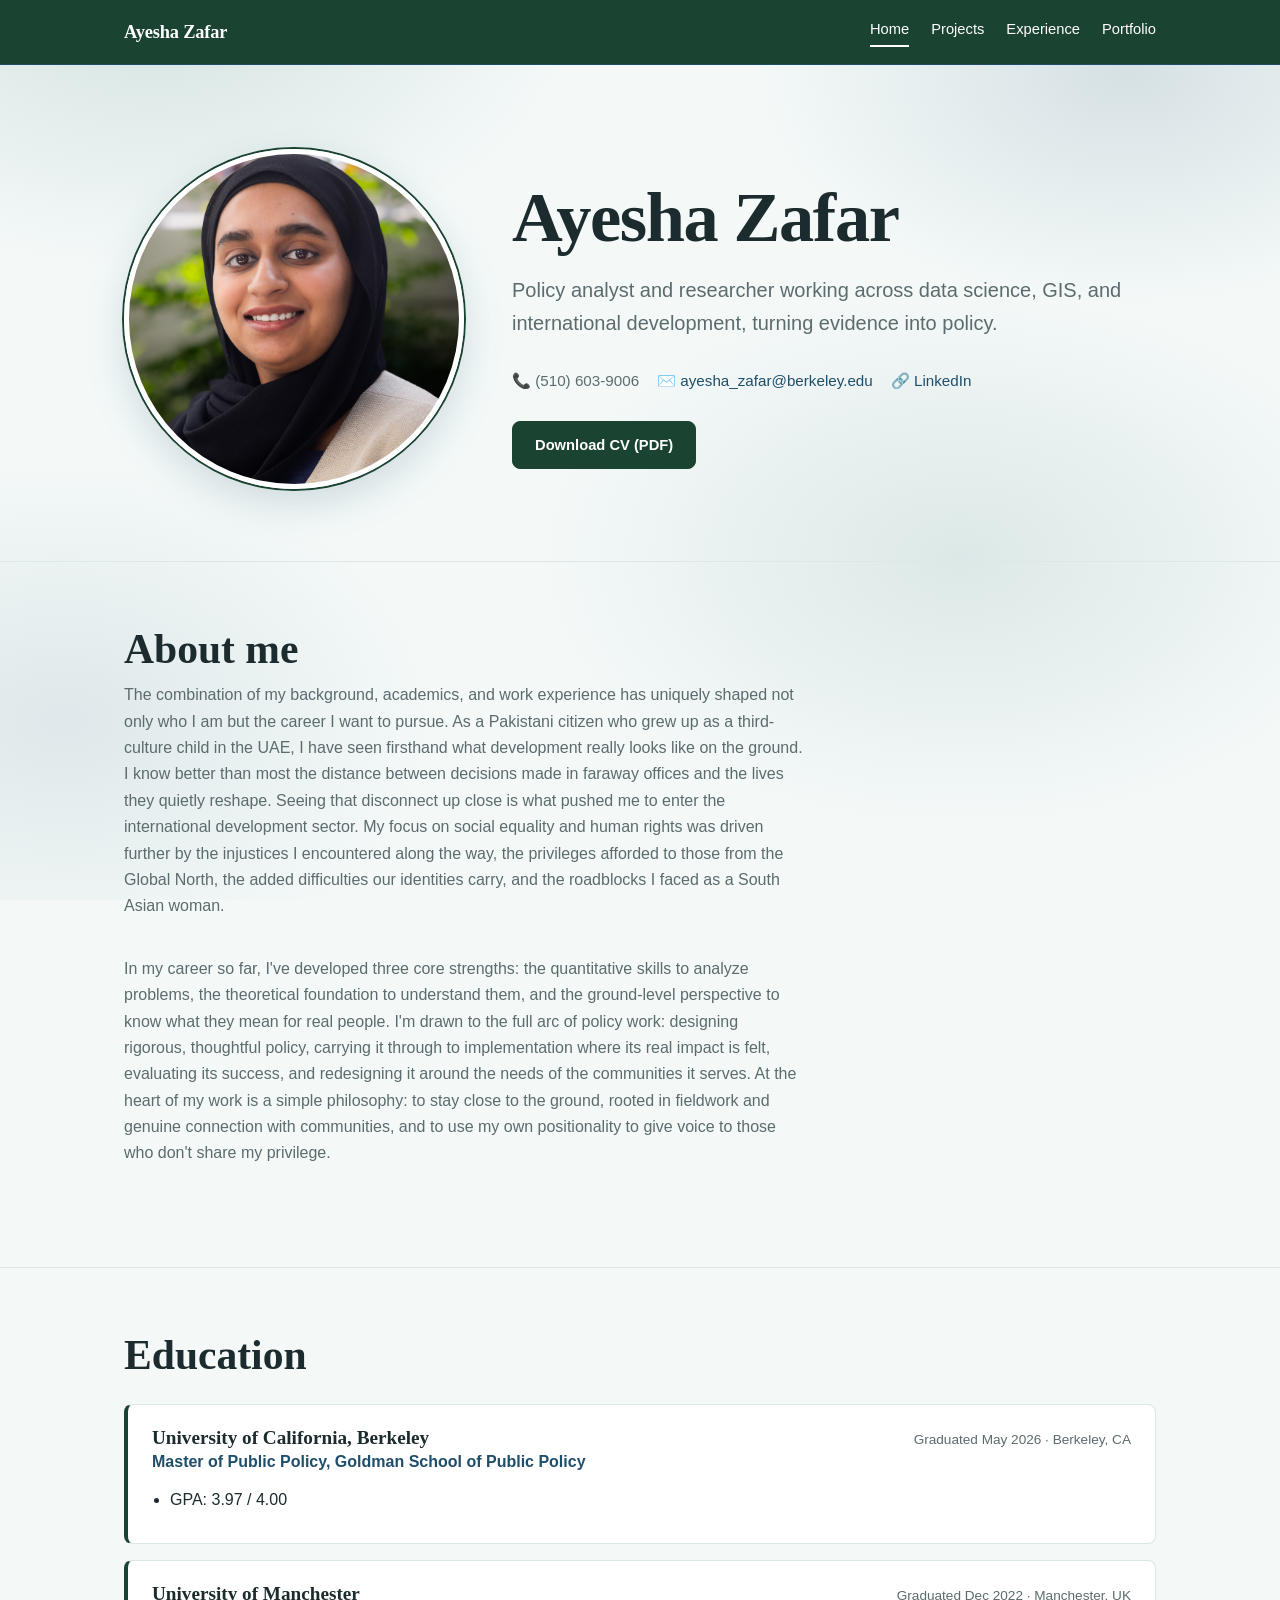
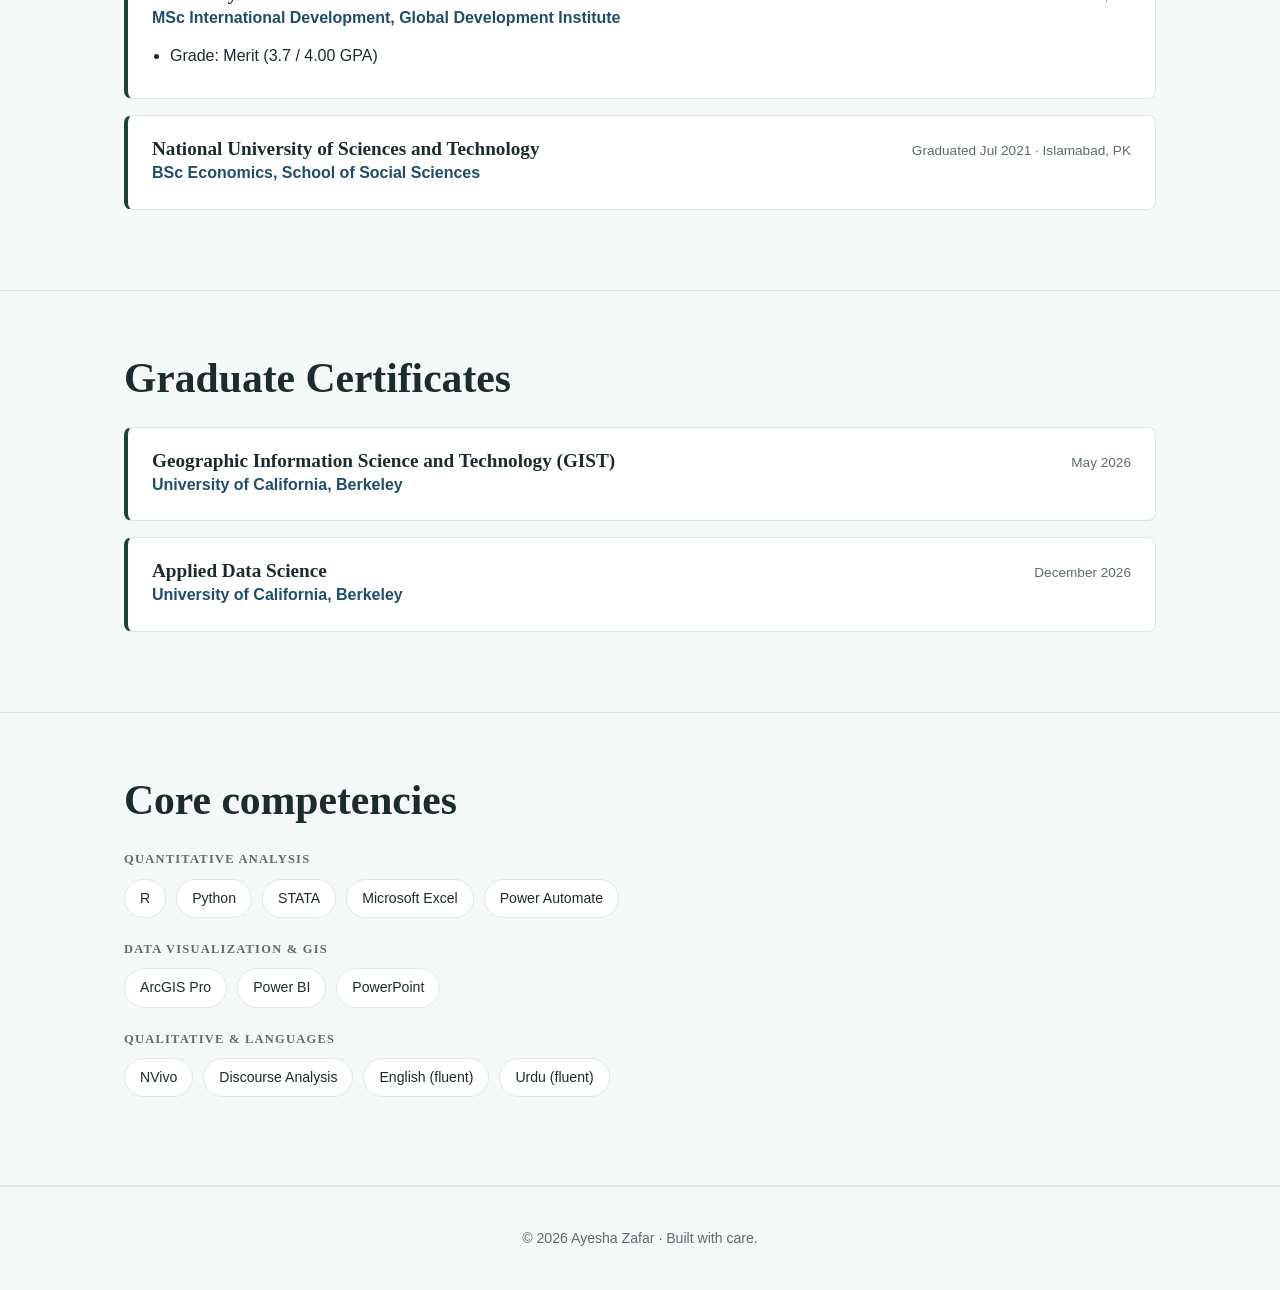
==== commit 12995af6: "Update index.html" ====
--- a/index.html
+++ b/index.html
@@ -18,8 +18,7 @@
       <a href="index.html" class="active">Home</a>
       <a href="projects.html">Projects</a>
       <a href="experience.html">Experience</a>
-      <a href="writing.html">Writing &amp; Code</a>
-      <a href="maps.html">Maps &amp; Media</a>
+      <a href="writing.html">Portfolio</a>
     </nav>
   </div>
 </header>
--- a/css/style.css
+++ b/css/style.css
@@ -102,6 +102,11 @@
 .card ul { margin: 12px 0 0 18px; }
 .card li { margin-bottom: 8px; color: var(--ink); }
 .card .date { float: right; font-size: 0.8rem; color: var(--muted); font-weight: 500; }
+.card p { margin-top: 12px; color: var(--ink); }
+.card-note { margin-top: 6px; font-size: 0.9rem; color: var(--muted); }
+.card-note em { color: var(--accent); }
+.card-skills { margin-top: 14px; font-size: 0.82rem; color: var(--accent); font-weight: 500; }
+
 
 /* ---------- Timeline (experience / education) ---------- */
 .entry { padding: 22px 24px; border: 1px solid var(--line); border-left: 4px solid var(--accent); border-radius: 8px; background: var(--card); margin-bottom: 16px; }
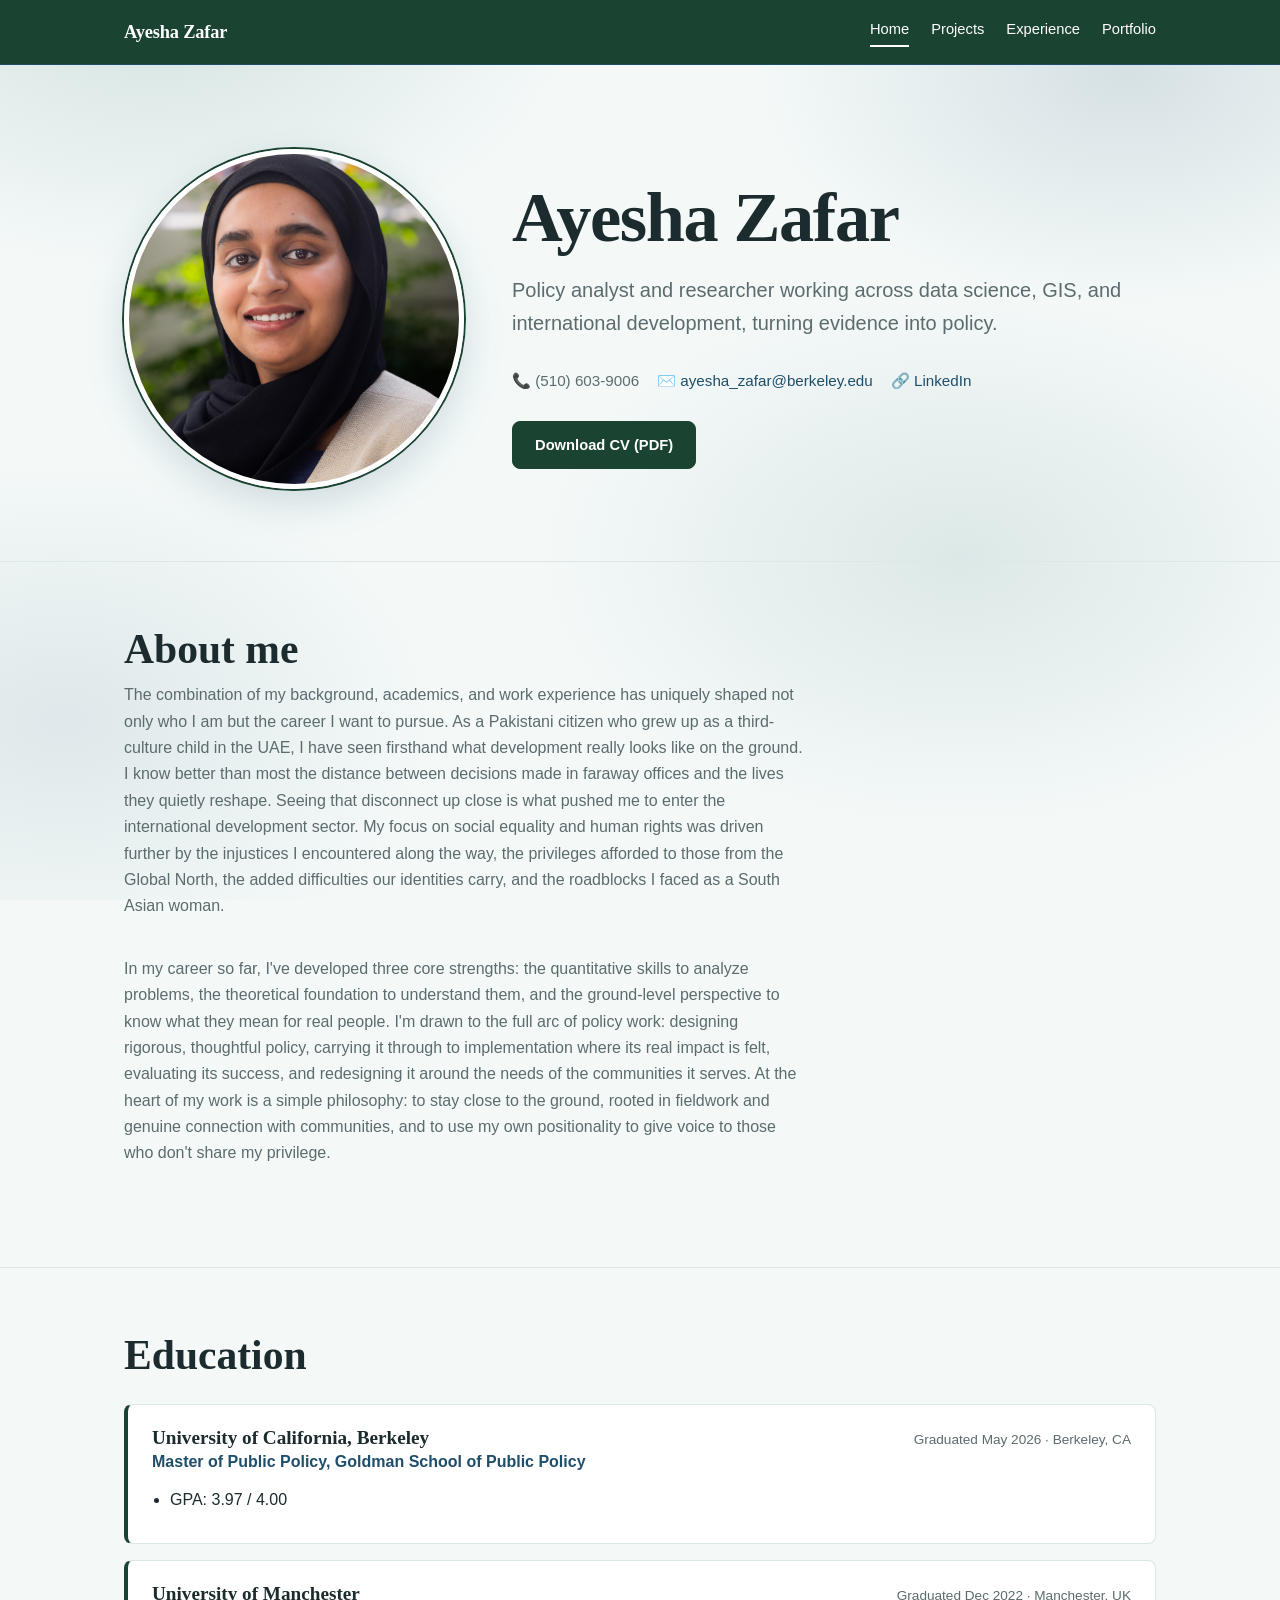
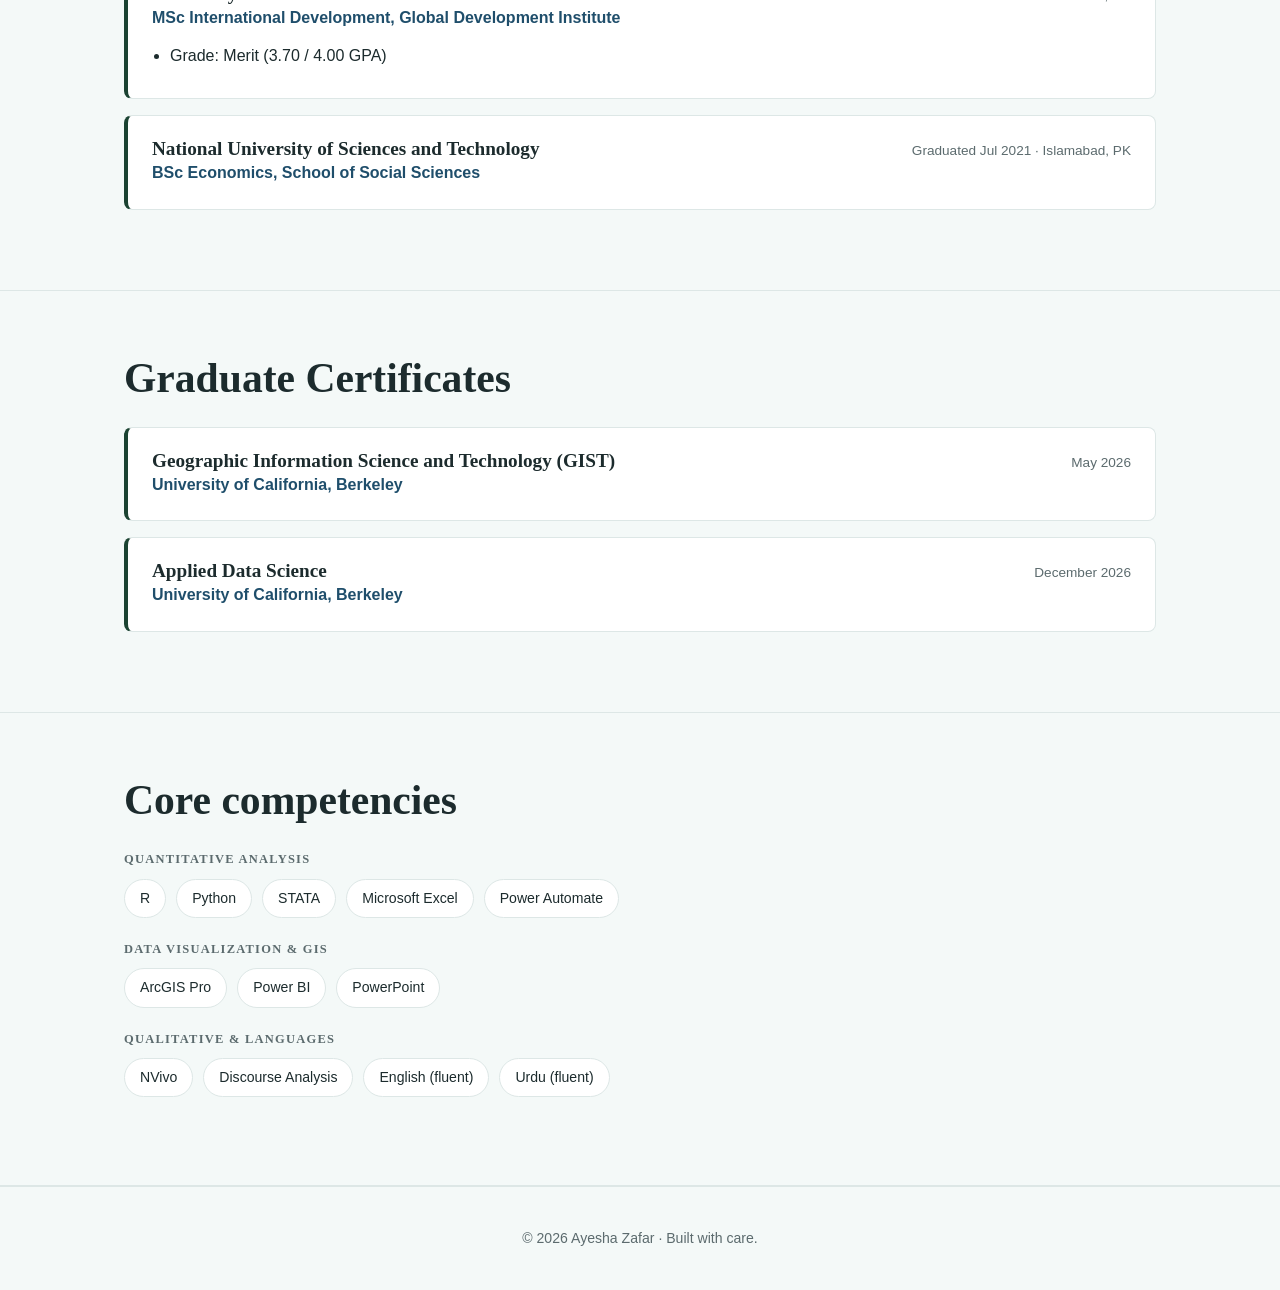
==== commit 359e2ae3: "Update index.html" ====
--- a/index.html
+++ b/index.html
@@ -77,7 +77,7 @@
           <div class="when">Graduated Dec 2022 · Manchester, UK</div>
         </div>
         <ul>
-          <li>Grade: Merit (3.7 / 4.00 GPA)</li>
+          <li>Grade: Merit (3.70 / 4.00 GPA)</li>
         </ul>
       </div>
       
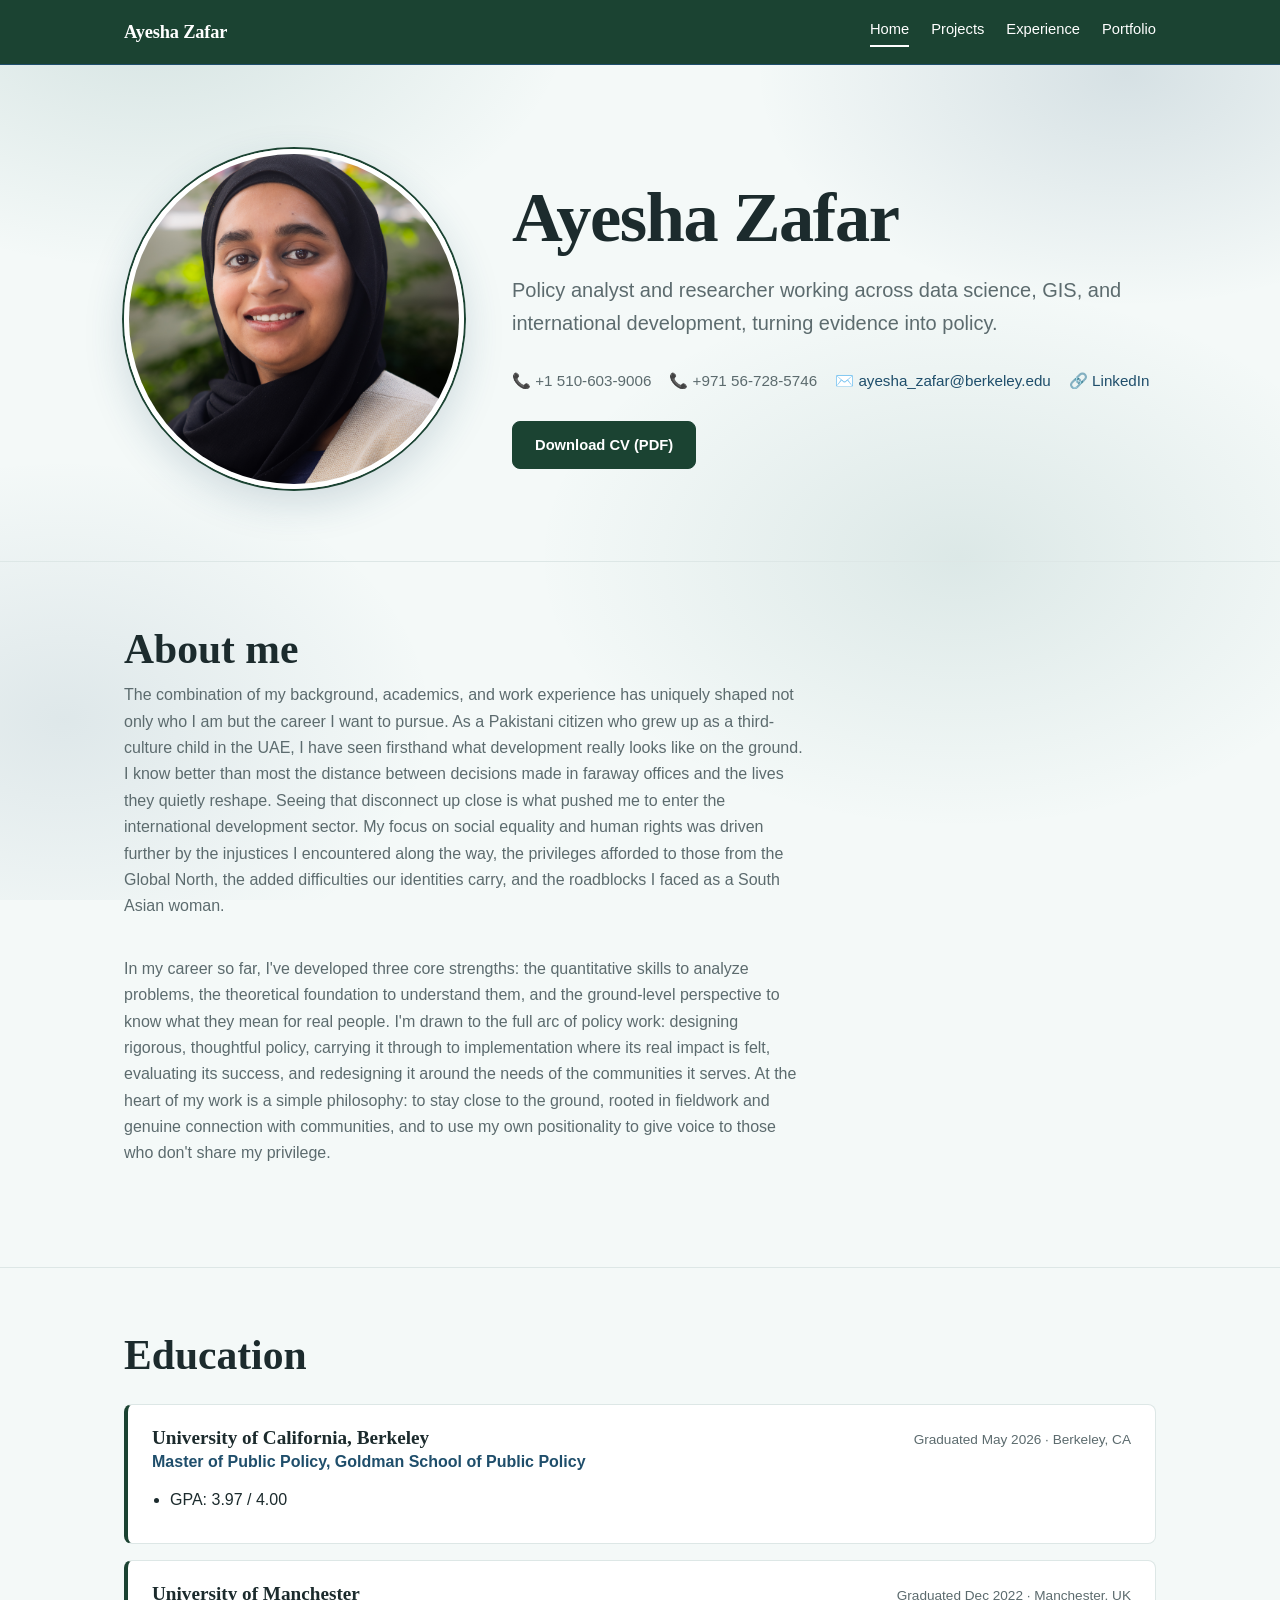
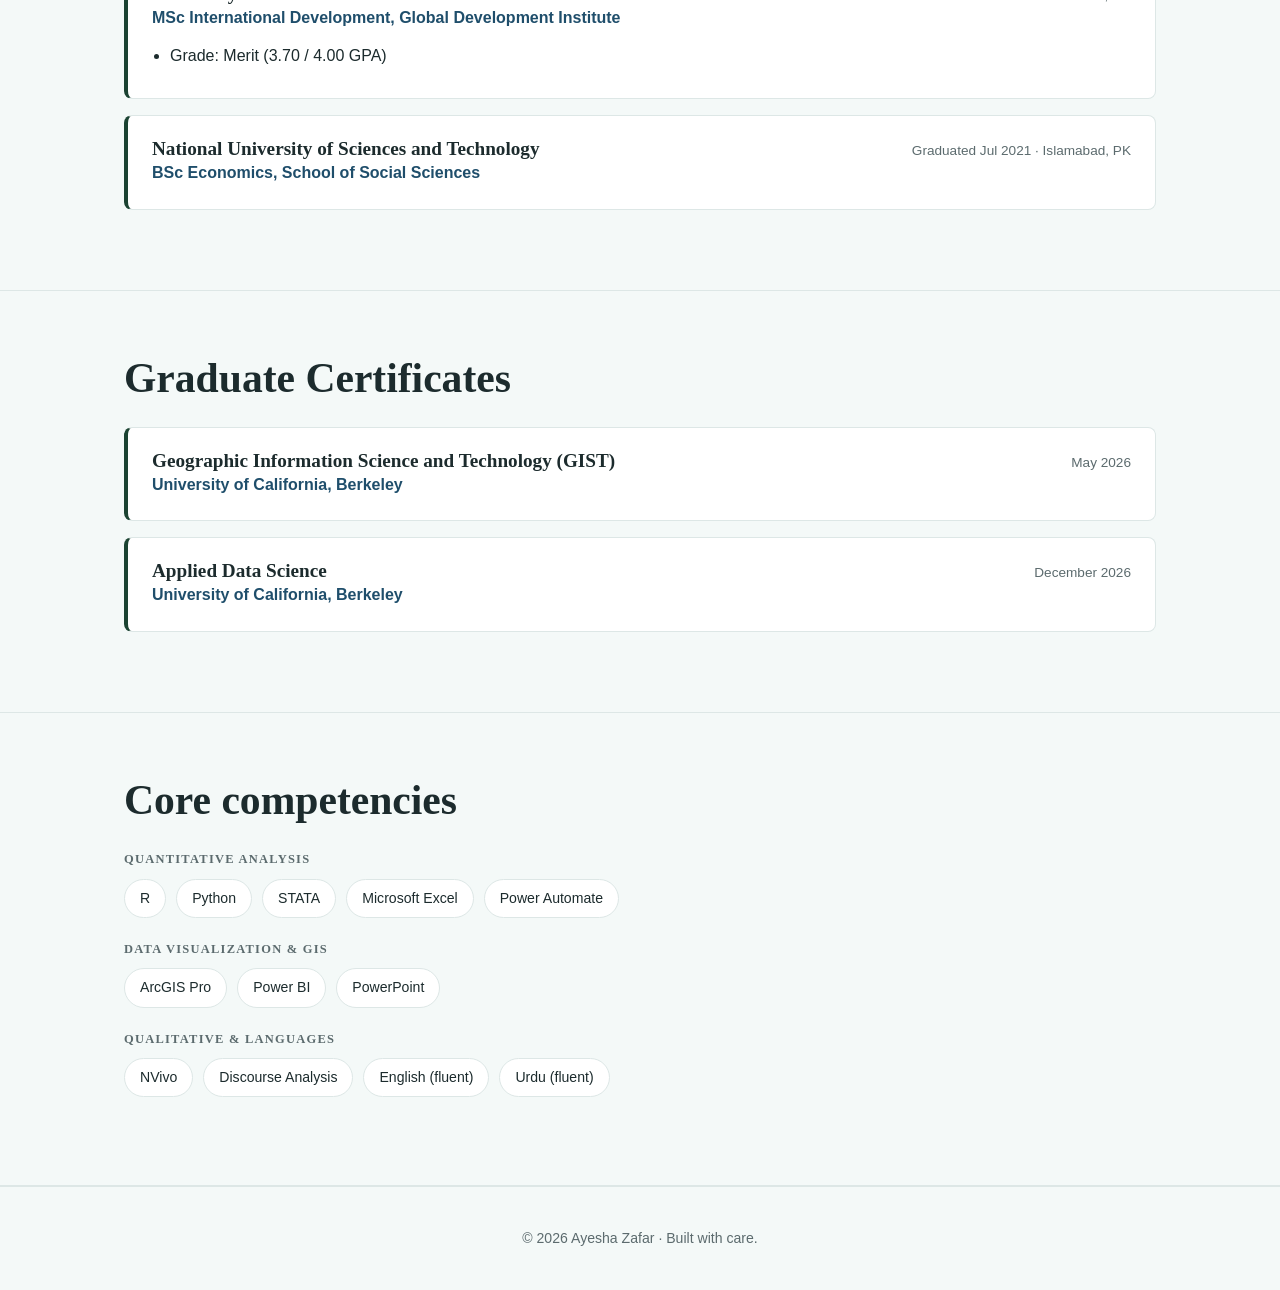
==== commit f37e2078: "Update index.html" ====
--- a/index.html
+++ b/index.html
@@ -30,7 +30,8 @@
     <h1>Ayesha Zafar</h1>
     <p class="tagline">Policy analyst and researcher working across data science, GIS, and international development, turning evidence into policy.</p>
     <div class="contact">
-      <span>📞 (510) 603-9006</span>
+      <span>📞 +1 510-603-9006</span>
+      <span>📞 +971 56-728-5746</span>
       <span>✉️ <a href="mailto:ayesha_zafar@berkeley.edu">ayesha_zafar@berkeley.edu</a></span>
       <span>🔗 <a href="https://www.linkedin.com/in/ayesha-zafar-68117811a/" target="_blank">LinkedIn</a></span>
     </div>
--- a/css/style.css
+++ b/css/style.css
@@ -32,6 +32,7 @@
   line-height: 1.65;
   font-weight: 400;
   -webkit-font-smoothing: antialiased;
+  overflow-x: hidden;
 }
 
 h1, h2, h3, h4 { font-family: 'Fraunces', serif; line-height: 1.15; font-weight: 600; }
@@ -62,7 +63,7 @@
 .nav-links a.active { border-bottom-color: #fff; color: #fff; }
 
 /* hamburger for mobile */
-.menu-btn { display: none; background: none; border: none; font-size: 1.5rem; cursor: pointer; color: var(--accent); }
+.menu-btn { display: none; background: none; border: none; font-size: 1.6rem; cursor: pointer; color: #fff; line-height: 1; }
 
 /* ---------- Hero ---------- */
 .hero { padding: 84px 0 64px; border-bottom: 1px solid var(--line); }
@@ -107,7 +108,6 @@
 .card-note em { color: var(--accent); }
 .card-skills { margin-top: 14px; font-size: 0.82rem; color: var(--accent); font-weight: 500; }
 
-
 /* ---------- Timeline (experience / education) ---------- */
 .entry { padding: 22px 24px; border: 1px solid var(--line); border-left: 4px solid var(--accent); border-radius: 8px; background: var(--card); margin-bottom: 16px; }
 .entry .top { display: flex; justify-content: space-between; align-items: baseline; flex-wrap: wrap; gap: 6px; }
@@ -138,21 +138,25 @@
 .btn-row { display: flex; gap: 14px; flex-wrap: wrap; margin-top: 28px; }
 
 /* ---------- Embeds (video / story maps) ---------- */
-.embed {
+.embed, .video-wrap {
   position: relative; width: 100%; padding-bottom: 56.25%; /* 16:9 */
-  border-radius: 10px; overflow: hidden; border: 1px solid var(--line); margin-bottom: 10px;
-}
-.embed iframe, .embed video { position: absolute; inset: 0; width: 100%; height: 100%; border: 0; }
+  height: 0;
+  border-radius: 10px; overflow: hidden; border: 1px solid var(--line); margin: 14px 0 10px;
+}
+.embed iframe, .embed video,
+.video-wrap iframe { position: absolute; inset: 0; top: 0; left: 0; width: 100%; height: 100%; border: 0; }
 .embed-caption { font-size: 0.9rem; color: var(--muted); margin-bottom: 30px; }
 
 /* ---------- Writing / code sample lists ---------- */
-.doc-list { list-style: none; }
+.doc-list { list-style: none; margin-top: 20px; }
 .doc-list li {
   display: flex; justify-content: space-between; align-items: center;
   padding: 16px 0; border-bottom: 1px solid var(--line); gap: 16px;
 }
-.doc-list .doc-title { font-weight: 500; }
-.doc-list .doc-desc { font-size: 0.88rem; color: var(--muted); }
+.doc-list .doc-title { font-weight: 600; color: var(--ink); }
+.doc-list .doc-desc { font-size: 0.88rem; color: var(--muted); margin-top: 2px; }
+.doc-note { font-size: 0.82rem; color: var(--accent); margin-top: 4px; font-style: italic; }
+.doc-list .btn { white-space: nowrap; flex-shrink: 0; }
 
 /* ---------- Footer ---------- */
 footer.site { padding: 40px 0; text-align: center; color: var(--muted); font-size: 0.88rem; border-top: 1px solid var(--line); }
@@ -163,17 +167,34 @@
 
 /* ---------- Responsive ---------- */
 @media (max-width: 760px) {
+  .wrap { padding: 0 18px; }
+
   .grid.two, .grid.three { grid-template-columns: 1fr; }
+
+  .hero { padding: 48px 0 40px; }
   .hero-grid { grid-template-columns: 1fr; gap: 28px; text-align: center; }
   .hero-photo { order: -1; }
   .hero-photo img { width: 160px; height: 160px; }
   .hero .contact, .hero .btn-row { justify-content: center; }
+
+  .section { padding: 44px 0; }
+
+  .card { padding: 22px; }
+
+  /* mobile nav dropdown — dark green so white links are visible */
   .menu-btn { display: block; }
   .nav-links {
     display: none; position: absolute; top: 64px; left: 0; right: 0;
-    flex-direction: column; background: var(--paper);
-    border-bottom: 1px solid var(--line); padding: 16px 24px; gap: 14px;
+    flex-direction: column; background: var(--accent);
+    border-bottom: 1px solid var(--accent-2); padding: 16px 24px; gap: 16px;
   }
   .nav-links.open { display: flex; }
+  .nav-links a { font-size: 1rem; }
+
+  /* stack doc-list rows so the button drops below the text */
+  .doc-list li { flex-direction: column; align-items: flex-start; gap: 10px; }
+  .doc-list .btn { width: 100%; text-align: center; }
+
+  .entry { padding: 18px 18px; }
   .entry .when { white-space: normal; }
 }
